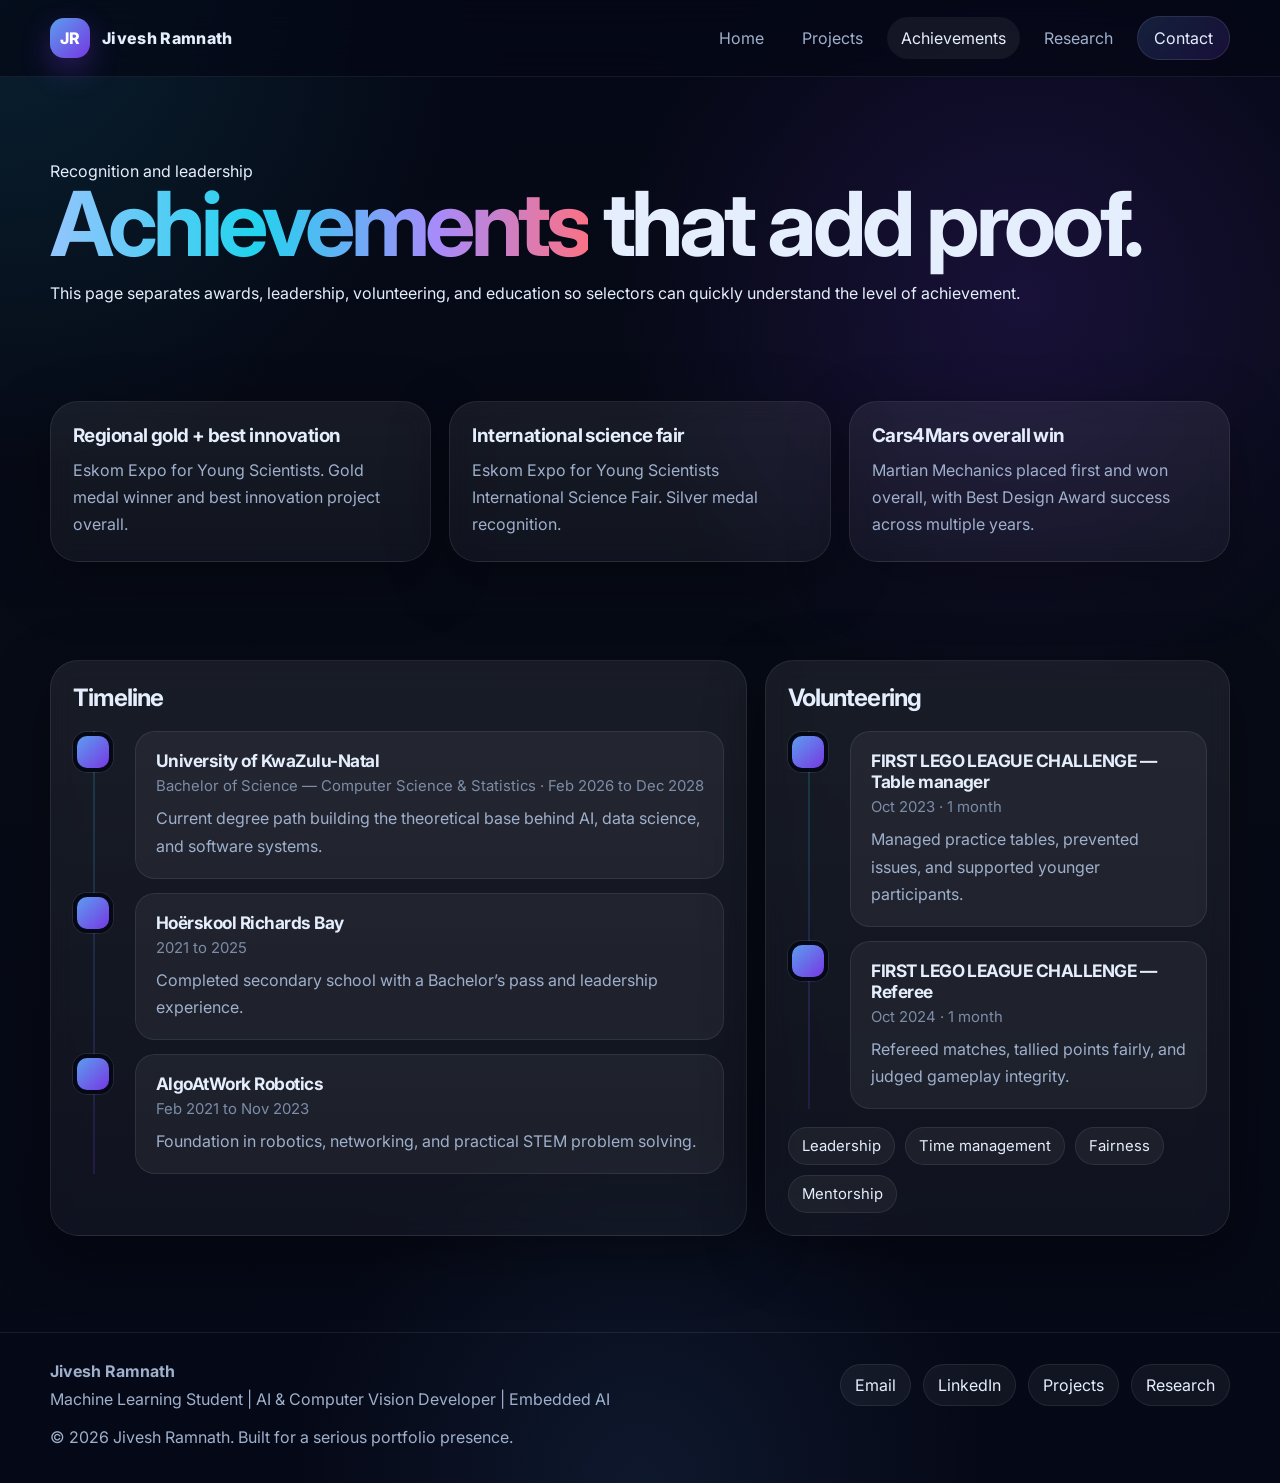
==== achievements.html @ 93d996f6 "Add files via upload" ====
<!DOCTYPE html>
<html lang="en">
<head>
  <meta charset="UTF-8" />
  <meta name="viewport" content="width=device-width, initial-scale=1.0" />
  <meta name="description" content="Achievements page for Jivesh Ramnath covering awards, education, volunteering, and leadership." />
  <meta name="theme-color" content="#050816" />
  <title>Achievements | Jivesh Ramnath</title>
  <link rel="preconnect" href="https://fonts.googleapis.com">
  <link rel="preconnect" href="https://fonts.gstatic.com" crossorigin>
  <link href="https://fonts.googleapis.com/css2?family=Inter:wght@400;500;600;700;800;900&display=swap" rel="stylesheet">
  <link rel="stylesheet" href="style.css" />
</head>
<body class="achievements">
  <header class="site-header">
    <div class="container">
      <nav class="navbar">
        <a class="brand" href="index.html">
          <div class="brand-mark">JR</div>
          <span>Jivesh Ramnath</span>
        </a>
        <div class="nav-links">
          <a href="index.html">Home</a>
          <a href="projects.html">Projects</a>
          <a href="achievements.html">Achievements</a>
          <a href="research.html">Research</a>
          <a class="nav-cta" href="mailto:jivyzn@gmail.com">Contact</a>
        </div>
        <button class="menu-toggle" aria-label="Open menu" aria-expanded="false" data-menu-toggle>☰</button>
      </nav>
      <div class="mobile-panel" data-mobile-panel>
        <a href="index.html" data-close-panel>Home</a>
        <a href="projects.html" data-close-panel>Projects</a>
        <a href="achievements.html" data-close-panel>Achievements</a>
        <a href="research.html" data-close-panel>Research</a>
        <a href="mailto:jivyzn@gmail.com" data-close-panel>Contact</a>
      </div>
    </div>
  </header>
  
  <main>
    <section class="page-hero">
      <div class="container">
        <div class="reveal">
          <div class="badge"><span class="eyebrow-dot"></span> Recognition and leadership</div>
          <h1><span class="gradient-text">Achievements</span> that add proof.</h1>
          <p>
            This page separates awards, leadership, volunteering, and education so selectors can quickly understand the level of achievement.
          </p>
        </div>
      </div>
    </section>

    <section class="section">
      <div class="container grid cols-3">
        <div class="card reveal">
          <h3>Regional gold + best innovation</h3>
          <p>Eskom Expo for Young Scientists. Gold medal winner and best innovation project overall.</p>
        </div>
        <div class="card reveal">
          <h3>International science fair</h3>
          <p>Eskom Expo for Young Scientists International Science Fair. Silver medal recognition.</p>
        </div>
        <div class="card reveal">
          <h3>Cars4Mars overall win</h3>
          <p>Martian Mechanics placed first and won overall, with Best Design Award success across multiple years.</p>
        </div>
      </div>
    </section>

    <section class="section">
      <div class="container feature-grid">
        <div class="card reveal">
          <h2 style="margin-top:0; letter-spacing:-0.04em;">Timeline</h2>
          <div class="timeline">
            <div class="timeline-item">
              <div class="timeline-dot"></div>
              <div class="timeline-content">
                <h3>University of KwaZulu-Natal</h3>
                <div class="time">Bachelor of Science — Computer Science & Statistics · Feb 2026 to Dec 2028</div>
                <p>Current degree path building the theoretical base behind AI, data science, and software systems.</p>
              </div>
            </div>
            <div class="timeline-item">
              <div class="timeline-dot"></div>
              <div class="timeline-content">
                <h3>Hoërskool Richards Bay</h3>
                <div class="time">2021 to 2025</div>
                <p>Completed secondary school with a Bachelor’s pass and leadership experience.</p>
              </div>
            </div>
            <div class="timeline-item">
              <div class="timeline-dot"></div>
              <div class="timeline-content">
                <h3>AlgoAtWork Robotics</h3>
                <div class="time">Feb 2021 to Nov 2023</div>
                <p>Foundation in robotics, networking, and practical STEM problem solving.</p>
              </div>
            </div>
          </div>
        </div>

        <div class="card reveal">
          <h2 style="margin-top:0; letter-spacing:-0.04em;">Volunteering</h2>
          <div class="timeline">
            <div class="timeline-item">
              <div class="timeline-dot"></div>
              <div class="timeline-content">
                <h3>FIRST LEGO LEAGUE CHALLENGE — Table manager</h3>
                <div class="time">Oct 2023 · 1 month</div>
                <p>Managed practice tables, prevented issues, and supported younger participants.</p>
              </div>
            </div>
            <div class="timeline-item">
              <div class="timeline-dot"></div>
              <div class="timeline-content">
                <h3>FIRST LEGO LEAGUE CHALLENGE — Referee</h3>
                <div class="time">Oct 2024 · 1 month</div>
                <p>Refereed matches, tallied points fairly, and judged gameplay integrity.</p>
              </div>
            </div>
          </div>
          <div class="chips" style="margin-top:18px;">
            <span class="chip">Leadership</span>
            <span class="chip">Time management</span>
            <span class="chip">Fairness</span>
            <span class="chip">Mentorship</span>
          </div>
        </div>
      </div>
    </section>
  </main>
    
  <footer class="footer">
    <div class="container">
      <div class="footer-grid">
        <div>
          <strong>Jivesh Ramnath</strong>
          <div style="margin-top:8px;">Machine Learning Student | AI & Computer Vision Developer | Embedded AI</div>
        </div>
        <div class="footer-links">
          <a href="mailto:jivyzn@gmail.com">Email</a>
          <a href="https://www.linkedin.com/in/jivesh-ramnath-724721296" target="_blank" rel="noreferrer">LinkedIn</a>
          <a href="projects.html">Projects</a>
          <a href="research.html">Research</a>
        </div>
      </div>
      <div style="margin-top:18px;">© <span data-year></span> Jivesh Ramnath. Built for a serious portfolio presence.</div>
    </div>
  </footer>
  <script src="script.js"></script>
</body>
</html>
---- style.css ----
:root {
  --bg: #050816;
  --bg-2: #0a1020;
  --surface: rgba(255,255,255,0.06);
  --surface-2: rgba(255,255,255,0.085);
  --line: rgba(255,255,255,0.10);
  --text: #e5eefc;
  --muted: #9fb0cc;
  --muted-2: #7d8da8;
  --accent: #7c3aed;
  --accent-2: #22d3ee;
  --accent-3: #60a5fa;
  --shadow: 0 18px 60px rgba(0,0,0,0.35);
  --radius-xl: 28px;
  --radius-lg: 22px;
  --radius-md: 16px;
  --max: 1180px;
}

*,
*::before,
*::after { box-sizing: border-box; }

html {
  scroll-behavior: smooth;
}

body {
  margin: 0;
  min-height: 100vh;
  font-family: Inter, ui-sans-serif, system-ui, -apple-system, BlinkMacSystemFont, "Segoe UI", sans-serif;
  color: var(--text);
  background:
    radial-gradient(circle at top left, rgba(34,211,238,0.12), transparent 24%),
    radial-gradient(circle at 80% 20%, rgba(124,58,237,0.16), transparent 26%),
    radial-gradient(circle at 50% 100%, rgba(96,165,250,0.10), transparent 22%),
    linear-gradient(180deg, #050816 0%, #070b16 48%, #050816 100%);
  overflow-x: hidden;
}

body::before {
  content: "";
  position: fixed;
  inset: 0;
  pointer-events: none;
  background-image:
    linear-gradient(rgba(255,255,255,0.03) 1px, transparent 1px),
    linear-gradient(90deg, rgba(255,255,255,0.03) 1px, transparent 1px);
  background-size: 56px 56px;
  mask-image: linear-gradient(180deg, rgba(0,0,0,0.5), transparent 80%);
  opacity: 0.34;
}

a {
  color: inherit;
  text-decoration: none;
}

img {
  max-width: 100%;
  display: block;
}

.container {
  width: min(var(--max), calc(100% - 32px));
  margin: 0 auto;
}

.site-header {
  position: sticky;
  top: 0;
  z-index: 50;
  backdrop-filter: blur(16px);
  background: rgba(5,8,22,0.72);
  border-bottom: 1px solid rgba(255,255,255,0.07);
}

.navbar {
  display: flex;
  align-items: center;
  justify-content: space-between;
  min-height: 76px;
  gap: 18px;
}

.brand {
  display: inline-flex;
  align-items: center;
  gap: 12px;
  font-weight: 800;
  letter-spacing: 0.02em;
}

.brand-mark {
  width: 40px;
  height: 40px;
  border-radius: 14px;
  display: grid;
  place-items: center;
  color: white;
  background:
    linear-gradient(135deg, rgba(96,165,250,0.95), rgba(124,58,237,0.95));
  box-shadow: 0 12px 30px rgba(124,58,237,0.32);
}

.brand span:last-child {
  font-size: 1rem;
}

.nav-links {
  display: flex;
  align-items: center;
  gap: 10px;
  flex-wrap: wrap;
}

.nav-links a,
.nav-links button {
  border: 0;
  background: transparent;
  color: var(--muted);
  font: inherit;
  padding: 11px 14px;
  border-radius: 999px;
  transition: 0.22s ease;
}

.nav-links a:hover,
.nav-links a.active,
.nav-links button:hover {
  background: rgba(255,255,255,0.06);
  color: var(--text);
}

.nav-cta {
  padding: 11px 16px !important;
  background: linear-gradient(135deg, rgba(96,165,250,0.16), rgba(124,58,237,0.16)) !important;
  border: 1px solid rgba(255,255,255,0.10) !important;
  color: var(--text) !important;
}

.menu-toggle {
  display: none;
  width: 46px;
  height: 46px;
  border-radius: 14px;
  border: 1px solid rgba(255,255,255,0.10);
  background: rgba(255,255,255,0.05);
  color: white;
}

.mobile-panel {
  display: none;
  padding: 0 0 18px;
}

.mobile-panel.open {
  display: block;
}

.mobile-panel a {
  display: block;
  padding: 14px 16px;
  margin-top: 8px;
  border-radius: 16px;
  color: var(--text);
  background: rgba(255,255,255,0.05);
  border: 1px solid rgba(255,255,255,0.08);
}

.hero,
.page-hero {
  position: relative;
  padding: 84px 0 48px;
}

.hero-grid {
  display: grid;
  grid-template-columns: 1.15fr 0.85fr;
  gap: 30px;
  align-items: center;
  min-height: calc(100vh - 76px);
}

.eyebrow {
  display: inline-flex;
  align-items: center;
  gap: 8px;
  padding: 10px 14px;
  border-radius: 999px;
  background: rgba(255,255,255,0.06);
  border: 1px solid rgba(255,255,255,0.09);
  color: var(--muted);
  font-size: 0.94rem;
  margin-bottom: 18px;
}

.eyebrow-dot {
  width: 10px;
  height: 10px;
  border-radius: 999px;
  background: linear-gradient(135deg, var(--accent-2), var(--accent));
  box-shadow: 0 0 18px rgba(34,211,238,0.45);
}

.hero h1,
.page-hero h1 {
  margin: 0;
  font-size: clamp(3rem, 7vw, 6.5rem);
  line-height: 0.96;
  letter-spacing: -0.05em;
}

.gradient-text {
  background: linear-gradient(90deg, #93c5fd 0%, #22d3ee 38%, #a78bfa 72%, #fb7185 100%);
  -webkit-background-clip: text;
  background-clip: text;
  color: transparent;
}

.lead {
  margin: 22px 0 0;
  font-size: clamp(1.04rem, 1.8vw, 1.22rem);
  line-height: 1.75;
  color: var(--muted);
  max-width: 68ch;
}

.hero-actions {
  display: flex;
  flex-wrap: wrap;
  gap: 14px;
  margin-top: 28px;
}

.button {
  display: inline-flex;
  align-items: center;
  justify-content: center;
  gap: 10px;
  min-height: 48px;
  padding: 0 18px;
  border-radius: 999px;
  border: 1px solid transparent;
  font-weight: 700;
  transition: transform 0.22s ease, border-color 0.22s ease, background 0.22s ease;
}

.button:hover {
  transform: translateY(-2px);
}

.button.primary {
  background: linear-gradient(135deg, rgba(96,165,250,1), rgba(124,58,237,1));
  box-shadow: 0 18px 40px rgba(124,58,237,0.26);
}

.button.secondary {
  background: rgba(255,255,255,0.05);
  border-color: rgba(255,255,255,0.12);
  color: var(--text);
}

.hero-metrics {
  display: grid;
  grid-template-columns: repeat(2, minmax(0,1fr));
  gap: 14px;
  margin-top: 30px;
}

.metric {
  padding: 18px 18px 16px;
  border-radius: 22px;
  background: rgba(255,255,255,0.05);
  border: 1px solid rgba(255,255,255,0.08);
  backdrop-filter: blur(14px);
}

.metric strong {
  display: block;
  font-size: 1.45rem;
  letter-spacing: -0.03em;
}

.metric span {
  display: block;
  margin-top: 6px;
  color: var(--muted);
  line-height: 1.45;
  font-size: 0.95rem;
}

.hero-panel {
  position: relative;
  border-radius: 34px;
  padding: 22px;
  background:
    linear-gradient(180deg, rgba(255,255,255,0.08), rgba(255,255,255,0.05)),
    linear-gradient(135deg, rgba(34,211,238,0.12), rgba(124,58,237,0.11));
  border: 1px solid rgba(255,255,255,0.10);
  box-shadow: var(--shadow);
  overflow: hidden;
}

.hero-panel::before {
  content: "";
  position: absolute;
  inset: -2px;
  background: linear-gradient(135deg, rgba(96,165,250,0.16), rgba(124,58,237,0.16), rgba(34,211,238,0.16));
  filter: blur(38px);
  opacity: 0.55;
  pointer-events: none;
}

.hero-panel-inner {
  position: relative;
  z-index: 1;
  border-radius: 28px;
  padding: 24px;
  background: rgba(5,8,22,0.72);
  border: 1px solid rgba(255,255,255,0.09);
}

.panel-top {
  display: flex;
  align-items: center;
  justify-content: space-between;
  gap: 14px;
  margin-bottom: 18px;
}

.status {
  display: inline-flex;
  align-items: center;
  gap: 8px;
  padding: 9px 13px;
  border-radius: 999px;
  background: rgba(255,255,255,0.05);
  color: var(--muted);
  border: 1px solid rgba(255,255,255,0.08);
}

.status-dot {
  width: 8px;
  height: 8px;
  border-radius: 999px;
  background: #22c55e;
  box-shadow: 0 0 14px rgba(34,197,94,0.45);
}

.avatar {
  width: 68px;
  height: 68px;
  border-radius: 22px;
  background:
    radial-gradient(circle at 30% 30%, rgba(255,255,255,0.28), transparent 25%),
    linear-gradient(135deg, rgba(96,165,250,1), rgba(124,58,237,1));
  display: grid;
  place-items: center;
  font-size: 1.6rem;
  font-weight: 900;
  box-shadow: 0 20px 40px rgba(59,130,246,0.16);
}

.panel-name {
  margin: 16px 0 8px;
  font-size: 1.3rem;
  letter-spacing: -0.03em;
}

.panel-role {
  margin: 0;
  color: var(--muted);
  line-height: 1.6;
}

.panel-list {
  display: grid;
  gap: 12px;
  margin-top: 20px;
}

.panel-list .item {
  display: flex;
  gap: 12px;
  padding: 14px;
  border-radius: 18px;
  background: rgba(255,255,255,0.04);
  border: 1px solid rgba(255,255,255,0.06);
}

.item-icon {
  width: 34px;
  height: 34px;
  border-radius: 12px;
  flex: 0 0 34px;
  display: grid;
  place-items: center;
  background: rgba(96,165,250,0.14);
  border: 1px solid rgba(255,255,255,0.08);
}

.item p {
  margin: 0;
  line-height: 1.55;
  color: var(--muted);
  font-size: 0.95rem;
}

.section {
  padding: 34px 0 64px;
}

.section-heading {
  display: flex;
  align-items: end;
  justify-content: space-between;
  gap: 16px;
  margin-bottom: 24px;
}

.section-heading h2 {
  margin: 0;
  font-size: clamp(1.8rem, 3vw, 2.65rem);
  letter-spacing: -0.04em;
}

.section-heading p {
  margin: 0;
  max-width: 58ch;
  color: var(--muted);
  line-height: 1.7;
}

.grid {
  display: grid;
  gap: 18px;
}

.grid.cols-3 {
  grid-template-columns: repeat(3, minmax(0, 1fr));
}

.grid.cols-2 {
  grid-template-columns: repeat(2, minmax(0, 1fr));
}

.card {
  background: linear-gradient(180deg, rgba(255,255,255,0.07), rgba(255,255,255,0.045));
  border: 1px solid rgba(255,255,255,0.08);
  border-radius: var(--radius-xl);
  padding: 22px;
  box-shadow: var(--shadow);
  backdrop-filter: blur(12px);
}

.card h3 {
  margin: 0 0 10px;
  font-size: 1.18rem;
  letter-spacing: -0.03em;
}

.card p {
  margin: 0;
  color: var(--muted);
  line-height: 1.7;
}

.chips {
  display: flex;
  flex-wrap: wrap;
  gap: 10px;
  margin-top: 16px;
}

.chip {
  display: inline-flex;
  align-items: center;
  gap: 8px;
  padding: 9px 13px;
  border-radius: 999px;
  background: rgba(255,255,255,0.05);
  color: var(--text);
  border: 1px solid rgba(255,255,255,0.08);
  font-size: 0.93rem;
}

.feature-grid {
  display: grid;
  grid-template-columns: 1.2fr 0.8fr;
  gap: 18px;
}

.feature-card {
  padding: 28px;
  background:
    linear-gradient(180deg, rgba(96,165,250,0.11), rgba(124,58,237,0.08)),
    rgba(255,255,255,0.05);
  border: 1px solid rgba(255,255,255,0.09);
  border-radius: 30px;
  box-shadow: var(--shadow);
}

.project-title {
  font-size: clamp(1.55rem, 2.5vw, 2.25rem);
  margin: 0 0 12px;
  letter-spacing: -0.04em;
}

.project-meta {
  display: flex;
  flex-wrap: wrap;
  gap: 10px;
  margin-top: 16px;
}

.meta-pill {
  padding: 8px 12px;
  border-radius: 999px;
  background: rgba(255,255,255,0.05);
  border: 1px solid rgba(255,255,255,0.08);
  color: var(--muted);
  font-size: 0.92rem;
}

.timeline {
  display: grid;
  gap: 14px;
  position: relative;
}

.timeline::before {
  content: "";
  position: absolute;
  top: 0;
  bottom: 0;
  left: 20px;
  width: 2px;
  background: linear-gradient(180deg, rgba(34,211,238,0.5), rgba(124,58,237,0.5));
  opacity: 0.35;
}

.timeline-item {
  display: grid;
  grid-template-columns: 46px 1fr;
  gap: 16px;
  align-items: start;
}

.timeline-dot {
  width: 40px;
  height: 40px;
  border-radius: 14px;
  background: linear-gradient(135deg, rgba(96,165,250,0.95), rgba(124,58,237,0.95));
  border: 4px solid rgba(5,8,22,1);
  box-shadow: 0 0 0 1px rgba(255,255,255,0.08);
  position: relative;
  z-index: 1;
}

.timeline-content {
  padding: 18px 18px 18px 20px;
  background: rgba(255,255,255,0.05);
  border: 1px solid rgba(255,255,255,0.08);
  border-radius: 20px;
}

.timeline-content h3 {
  margin: 0 0 6px;
  font-size: 1.08rem;
}

.timeline-content .time {
  color: var(--muted-2);
  font-size: 0.93rem;
  margin-bottom: 10px;
}

.timeline-content p {
  margin: 0;
  color: var(--muted);
  line-height: 1.7;
}

.big-stat {
  display: grid;
  gap: 8px;
  padding: 20px;
  border-radius: 22px;
  background: rgba(255,255,255,0.05);
  border: 1px solid rgba(255,255,255,0.08);
}

.big-stat strong {
  font-size: 2rem;
  letter-spacing: -0.04em;
}

.big-stat span {
  color: var(--muted);
  line-height: 1.6;
}

.footer {
  margin-top: 32px;
  border-top: 1px solid rgba(255,255,255,0.08);
  padding: 28px 0 36px;
  color: var(--muted);
}

.footer-grid {
  display: flex;
  align-items: center;
  justify-content: space-between;
  gap: 20px;
  flex-wrap: wrap;
}

.footer-links {
  display: flex;
  flex-wrap: wrap;
  gap: 12px;
}

.footer-links a {
  color: var(--text);
  padding: 10px 14px;
  border-radius: 999px;
  background: rgba(255,255,255,0.05);
  border: 1px solid rgba(255,255,255,0.08);
}

.page-banner {
  padding: 54px 0 14px;
}

.page-banner .badge {
  display: inline-flex;
  align-items: center;
  gap: 8px;
  margin-bottom: 18px;
  padding: 10px 14px;
  border-radius: 999px;
  background: rgba(255,255,255,0.05);
  border: 1px solid rgba(255,255,255,0.08);
  color: var(--muted);
}

.page-banner h1 {
  font-size: clamp(2.5rem, 5vw, 4.5rem);
  margin: 0;
  letter-spacing: -0.05em;
  line-height: 1;
}

.page-banner p {
  max-width: 72ch;
  color: var(--muted);
  line-height: 1.75;
  font-size: 1.02rem;
  margin-top: 16px;
}

.filter-row {
  display: flex;
  flex-wrap: wrap;
  gap: 10px;
  margin-top: 18px;
}

.filter-tag {
  padding: 10px 14px;
  border-radius: 999px;
  background: rgba(255,255,255,0.05);
  border: 1px solid rgba(255,255,255,0.08);
  color: var(--text);
}

.research-canvas {
  display: grid;
  grid-template-columns: 1fr 1fr;
  gap: 18px;
}

.research-diagram {
  min-height: 280px;
  border-radius: 30px;
  padding: 22px;
  background:
    radial-gradient(circle at top left, rgba(34,211,238,0.18), transparent 32%),
    radial-gradient(circle at bottom right, rgba(124,58,237,0.18), transparent 32%),
    rgba(255,255,255,0.05);
  border: 1px solid rgba(255,255,255,0.08);
}

.research-flow {
  display: grid;
  gap: 12px;
}

.flow-step {
  display: flex;
  gap: 14px;
  align-items: center;
  padding: 14px 16px;
  border-radius: 18px;
  background: rgba(5,8,22,0.55);
  border: 1px solid rgba(255,255,255,0.08);
}

.flow-index {
  width: 34px;
  height: 34px;
  border-radius: 12px;
  display: grid;
  place-items: center;
  font-weight: 800;
  color: white;
  background: linear-gradient(135deg, rgba(96,165,250,0.95), rgba(124,58,237,0.95));
}

.flow-step p {
  margin: 0;
  color: var(--muted);
}

.reveal {
  opacity: 0;
  transform: translateY(20px);
  transition: opacity 0.7s ease, transform 0.7s ease;
}

.reveal.visible {
  opacity: 1;
  transform: translateY(0);
}

.project-card {
  padding: 22px;
  border-radius: 26px;
  border: 1px solid rgba(255,255,255,0.08);
  background: rgba(255,255,255,0.05);
}

.project-card h3 {
  margin-top: 0;
  margin-bottom: 10px;
}

.project-card .caption {
  color: var(--muted);
  line-height: 1.7;
}

.project-card ul {
  margin: 14px 0 0 18px;
  color: var(--muted);
  line-height: 1.7;
}

.highlight {
  color: white;
  font-weight: 600;
}

@media (max-width: 960px) {
  .hero-grid,
  .feature-grid,
  .research-canvas,
  .grid.cols-3,
  .grid.cols-2 {
    grid-template-columns: 1fr;
  }

  .section-heading {
    align-items: start;
    flex-direction: column;
  }
}

@media (max-width: 760px) {
  .nav-links {
    display: none;
  }
  .menu-toggle {
    display: inline-grid;
    place-items: center;
  }
  .hero,
  .page-hero {
    padding-top: 28px;
  }
  .hero-grid {
    min-height: auto;
    padding: 26px 0 8px;
  }
  .hero-metrics {
    grid-template-columns: 1fr;
  }
  .footer-grid {
    align-items: start;
    flex-direction: column;
  }
  .timeline::before {
    left: 19px;
  }
  .timeline-item {
    grid-template-columns: 44px 1fr;
  }
}
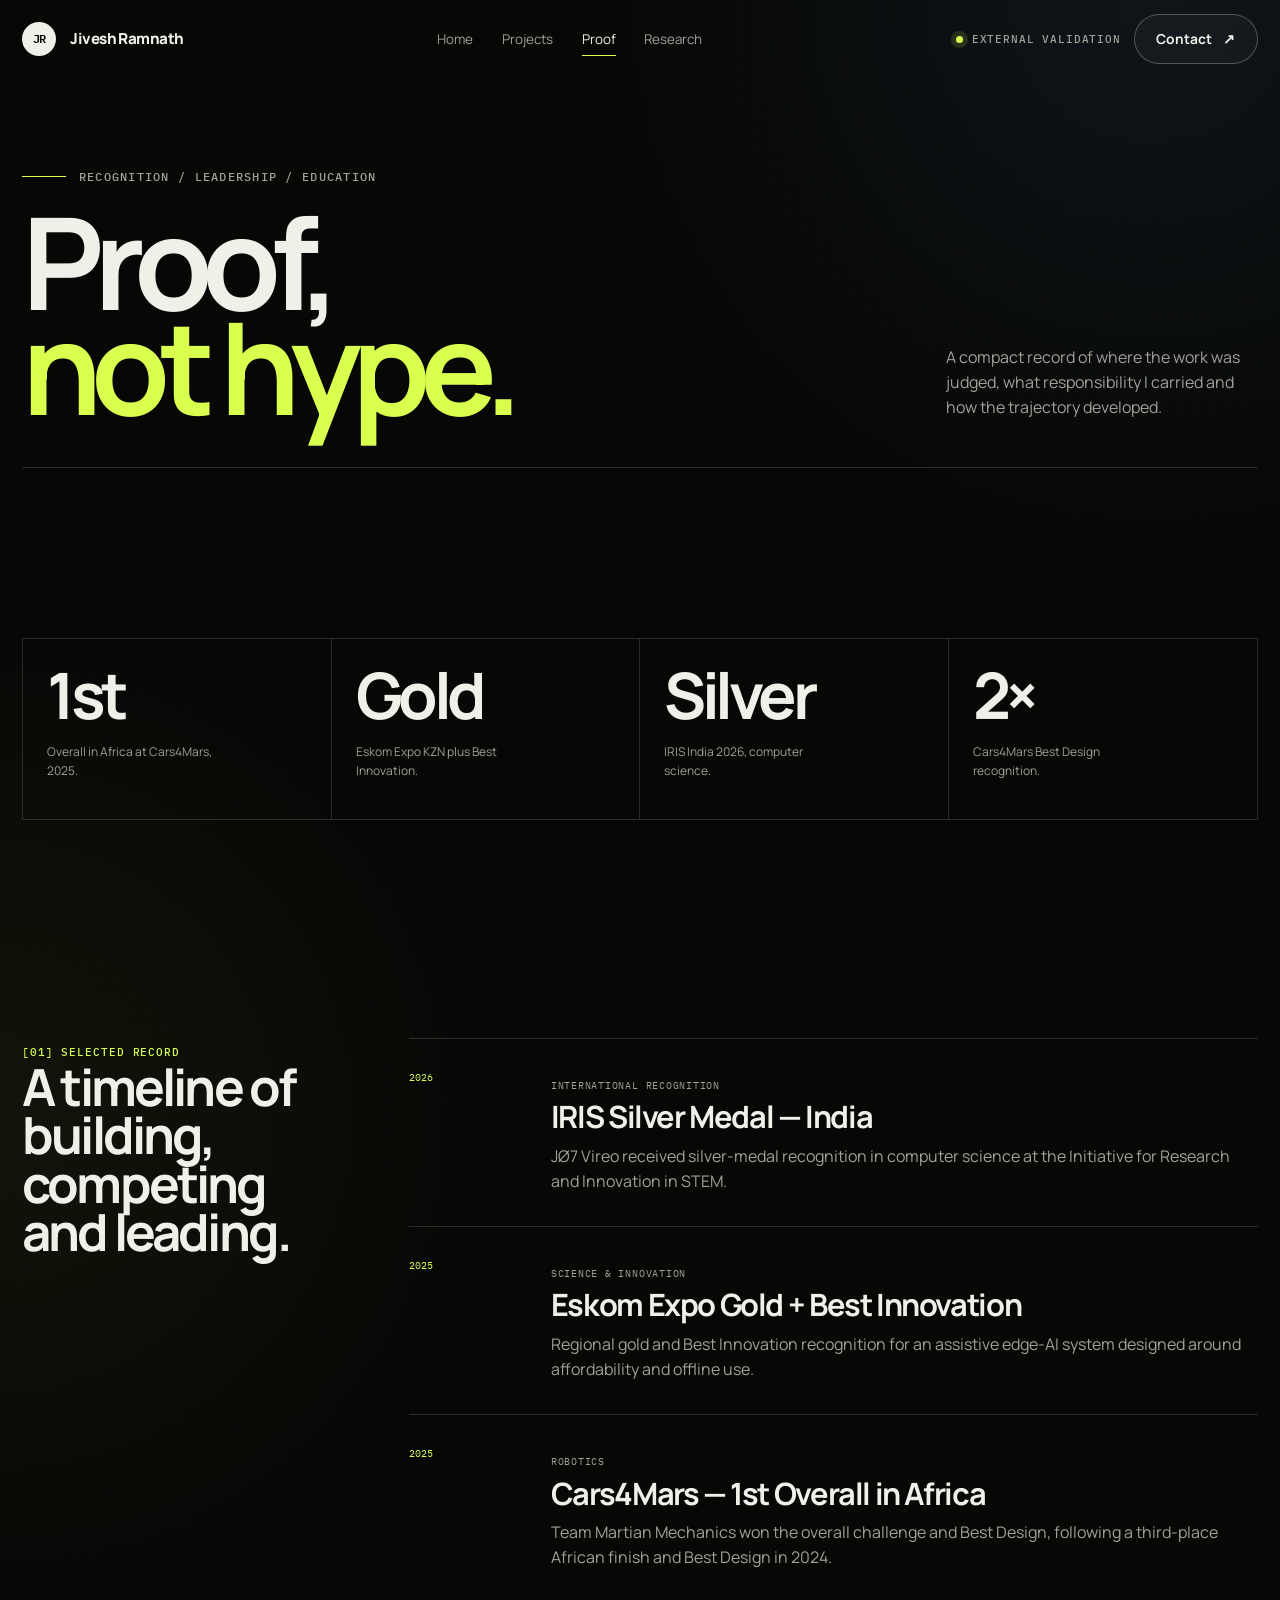
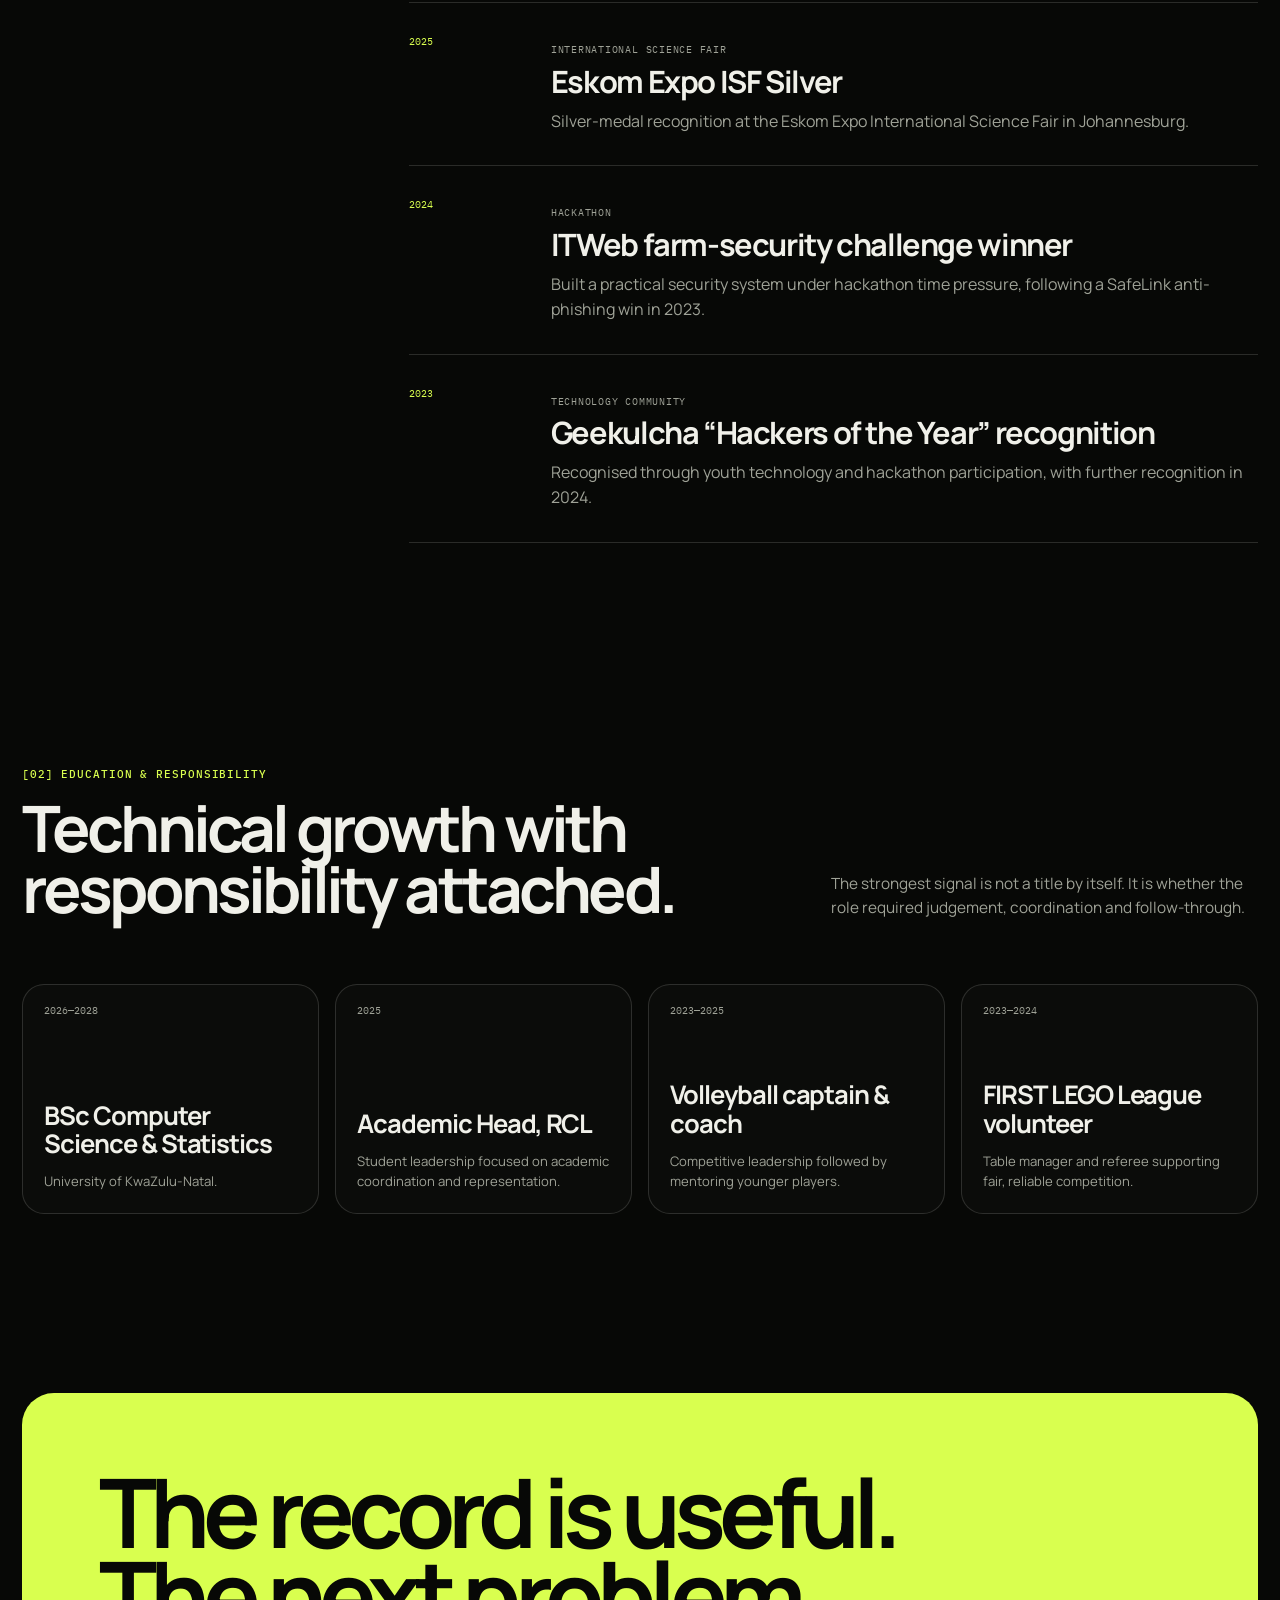
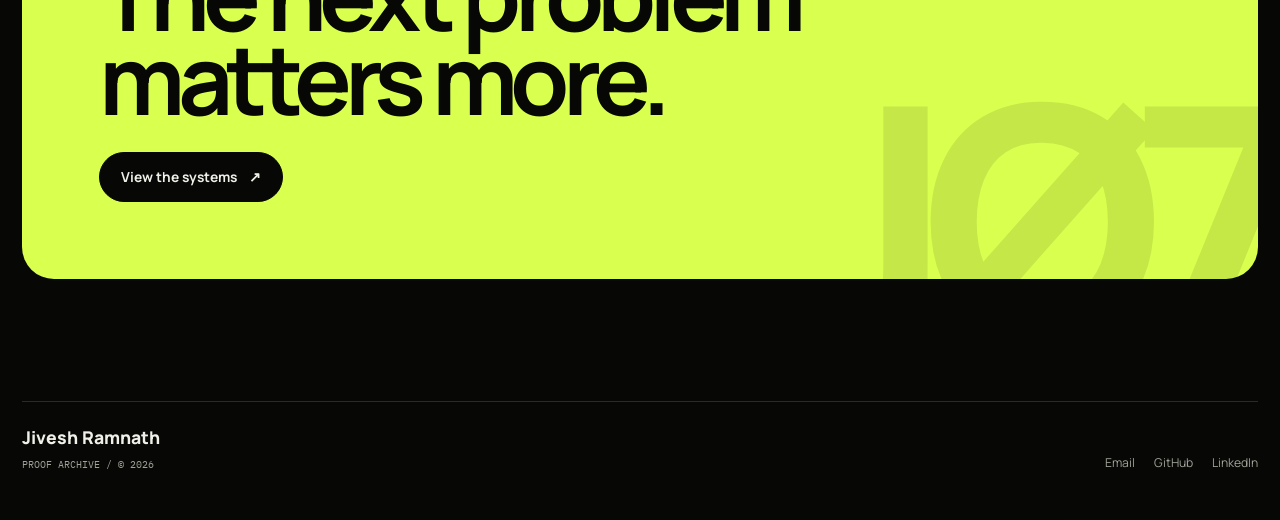
==== commit d8c11dc2: "Deploy redesigned portfolio with upgraded black hole renderer" ====
--- a/achievements.html
+++ b/achievements.html
@@ -1,153 +1,106 @@
-<!DOCTYPE html>
+<!doctype html>
 <html lang="en">
 <head>
-  <meta charset="UTF-8" />
-  <meta name="viewport" content="width=device-width, initial-scale=1.0" />
-  <meta name="description" content="Achievements page for Jivesh Ramnath covering awards, education, volunteering, and leadership." />
-  <meta name="theme-color" content="#050816" />
-  <title>Achievements | Jivesh Ramnath</title>
-  <link rel="preconnect" href="https://fonts.googleapis.com">
-  <link rel="preconnect" href="https://fonts.gstatic.com" crossorigin>
-  <link href="https://fonts.googleapis.com/css2?family=Inter:wght@400;500;600;700;800;900&display=swap" rel="stylesheet">
-  <link rel="stylesheet" href="style.css" />
+  <meta charset="utf-8">
+  <meta name="viewport" content="width=device-width, initial-scale=1">
+  <meta name="description" content="Awards, leadership, education and external recognition earned by Jivesh Ramnath.">
+  <meta name="theme-color" content="#070806">
+  <meta name="color-scheme" content="dark">
+  <title>Proof — Jivesh Ramnath</title>
+  <link rel="icon" href="favicon.svg" type="image/svg+xml">
+  <link rel="canonical" href="https://jiveshramnath.co.za/achievements.html">
+  <link rel="stylesheet" href="style.css">
+  <script src="script.js" defer></script>
 </head>
-<body class="achievements">
+<body>
+  <a class="skip-link" href="#main">Skip to content</a>
+  <canvas class="noise-canvas" data-ambient-canvas aria-hidden="true"></canvas>
+  <div class="scroll-progress" data-scroll-progress aria-hidden="true"></div>
+
   <header class="site-header">
-    <div class="container">
-      <nav class="navbar">
-        <a class="brand" href="index.html">
-          <div class="brand-mark">JR</div>
-          <span>Jivesh Ramnath</span>
-        </a>
-        <div class="nav-links">
-          <a href="index.html">Home</a>
-          <a href="projects.html">Projects</a>
-          <a href="achievements.html">Achievements</a>
-          <a href="research.html">Research</a>
-          <a class="nav-cta" href="mailto:jivyzn@gmail.com">Contact</a>
-        </div>
-        <button class="menu-toggle" aria-label="Open menu" aria-expanded="false" data-menu-toggle>☰</button>
-      </nav>
-      <div class="mobile-panel" data-mobile-panel>
-        <a href="index.html" data-close-panel>Home</a>
-        <a href="projects.html" data-close-panel>Projects</a>
-        <a href="achievements.html" data-close-panel>Achievements</a>
-        <a href="research.html" data-close-panel>Research</a>
-        <a href="mailto:jivyzn@gmail.com" data-close-panel>Contact</a>
-      </div>
-    </div>
+    <nav class="navbar" aria-label="Primary navigation">
+      <a class="brand" href="index.html"><span class="brand-mark">JR</span><span>Jivesh Ramnath</span></a>
+      <div class="nav-links"><a href="index.html" data-nav-link>Home</a><a href="projects.html" data-nav-link>Projects</a><a href="achievements.html" data-nav-link>Proof</a><a href="research.html" data-nav-link>Research</a></div>
+      <div class="nav-right"><span class="nav-status"><span class="status-dot"></span> External validation</span><a class="button ghost" href="mailto:jivyzn@gmail.com">Contact</a><button class="menu-toggle" type="button" aria-label="Toggle navigation" aria-expanded="false" data-menu-toggle>☰</button></div>
+    </nav>
+    <div class="mobile-panel" data-mobile-panel><a href="index.html" data-nav-link data-close-panel>Home</a><a href="projects.html" data-nav-link data-close-panel>Projects</a><a href="achievements.html" data-nav-link data-close-panel>Proof</a><a href="research.html" data-nav-link data-close-panel>Research</a><a href="mailto:jivyzn@gmail.com" data-close-panel>Contact</a></div>
   </header>
-  
-  <main>
+
+  <main id="main">
     <section class="page-hero">
       <div class="container">
-        <div class="reveal">
-          <div class="badge"><span class="eyebrow-dot"></span> Recognition and leadership</div>
-          <h1><span class="gradient-text">Achievements</span> that add proof.</h1>
-          <p>
-            This page separates awards, leadership, volunteering, and education so selectors can quickly understand the level of achievement.
-          </p>
+        <div class="page-hero-grid">
+          <div><div class="kicker reveal">Recognition / leadership / education</div><h1 class="page-title reveal">Proof,<br><span class="acid">not hype.</span></h1></div>
+          <p class="page-deck reveal">A compact record of where the work was judged, what responsibility I carried and how the trajectory developed.</p>
+        </div>
+        <div class="page-rule"></div>
+      </div>
+    </section>
+
+    <section class="section compact" aria-label="Achievement metrics">
+      <div class="container">
+        <div class="metric-band reveal">
+          <div class="metric-cell"><strong>1st</strong><span>Overall in Africa at Cars4Mars, 2025.</span></div>
+          <div class="metric-cell"><strong>Gold</strong><span>Eskom Expo KZN plus Best Innovation.</span></div>
+          <div class="metric-cell"><strong>Silver</strong><span>IRIS India 2026, computer science.</span></div>
+          <div class="metric-cell"><strong>2×</strong><span>Cars4Mars Best Design recognition.</span></div>
         </div>
       </div>
     </section>
 
     <section class="section">
-      <div class="container grid cols-3">
-        <div class="card reveal">
-          <h3>Regional gold + best innovation</h3>
-          <p>Eskom Expo for Young Scientists. Gold medal winner and best innovation project overall.</p>
-        </div>
-        <div class="card reveal">
-          <h3>International science fair</h3>
-          <p>Eskom Expo for Young Scientists International Science Fair. Silver medal recognition.</p>
-        </div>
-        <div class="card reveal">
-          <h3>Cars4Mars overall win</h3>
-          <p>Martian Mechanics placed first and won overall, with Best Design Award success across multiple years.</p>
+      <div class="container timeline-shell">
+        <aside class="timeline-aside reveal">
+          <span class="section-index">[01] SELECTED RECORD</span>
+          <h2>A timeline of building, competing and leading.</h2>
+        </aside>
+        <div class="timeline-list">
+          <article class="timeline-entry reveal">
+            <time datetime="2026">2026</time>
+            <div><span class="label">International recognition</span><h3>IRIS Silver Medal — India</h3><p>JØ7 Vireo received silver-medal recognition in computer science at the Initiative for Research and Innovation in STEM.</p></div>
+          </article>
+          <article class="timeline-entry reveal">
+            <time datetime="2025">2025</time>
+            <div><span class="label">Science & innovation</span><h3>Eskom Expo Gold + Best Innovation</h3><p>Regional gold and Best Innovation recognition for an assistive edge-AI system designed around affordability and offline use.</p></div>
+          </article>
+          <article class="timeline-entry reveal">
+            <time datetime="2025">2025</time>
+            <div><span class="label">Robotics</span><h3>Cars4Mars — 1st Overall in Africa</h3><p>Team Martian Mechanics won the overall challenge and Best Design, following a third-place African finish and Best Design in 2024.</p></div>
+          </article>
+          <article class="timeline-entry reveal">
+            <time datetime="2025">2025</time>
+            <div><span class="label">International science fair</span><h3>Eskom Expo ISF Silver</h3><p>Silver-medal recognition at the Eskom Expo International Science Fair in Johannesburg.</p></div>
+          </article>
+          <article class="timeline-entry reveal">
+            <time datetime="2024">2024</time>
+            <div><span class="label">Hackathon</span><h3>ITWeb farm-security challenge winner</h3><p>Built a practical security system under hackathon time pressure, following a SafeLink anti-phishing win in 2023.</p></div>
+          </article>
+          <article class="timeline-entry reveal">
+            <time datetime="2023">2023</time>
+            <div><span class="label">Technology community</span><h3>Geekulcha “Hackers of the Year” recognition</h3><p>Recognised through youth technology and hackathon participation, with further recognition in 2024.</p></div>
+          </article>
         </div>
       </div>
     </section>
 
-    <section class="section">
-      <div class="container feature-grid">
-        <div class="card reveal">
-          <h2 style="margin-top:0; letter-spacing:-0.04em;">Timeline</h2>
-          <div class="timeline">
-            <div class="timeline-item">
-              <div class="timeline-dot"></div>
-              <div class="timeline-content">
-                <h3>University of KwaZulu-Natal</h3>
-                <div class="time">Bachelor of Science — Computer Science & Statistics · Feb 2026 to Dec 2028</div>
-                <p>Current degree path building the theoretical base behind AI, data science, and software systems.</p>
-              </div>
-            </div>
-            <div class="timeline-item">
-              <div class="timeline-dot"></div>
-              <div class="timeline-content">
-                <h3>Hoërskool Richards Bay</h3>
-                <div class="time">2021 to 2025</div>
-                <p>Completed secondary school with a Bachelor’s pass and leadership experience.</p>
-              </div>
-            </div>
-            <div class="timeline-item">
-              <div class="timeline-dot"></div>
-              <div class="timeline-content">
-                <h3>AlgoAtWork Robotics</h3>
-                <div class="time">Feb 2021 to Nov 2023</div>
-                <p>Foundation in robotics, networking, and practical STEM problem solving.</p>
-              </div>
-            </div>
-          </div>
+    <section class="section compact">
+      <div class="container">
+        <div class="section-head reveal">
+          <div><span class="section-index">[02] EDUCATION & RESPONSIBILITY</span><h2 class="section-title">Technical growth with responsibility attached.</h2></div>
+          <p class="section-intro">The strongest signal is not a title by itself. It is whether the role required judgement, coordination and follow-through.</p>
         </div>
-
-        <div class="card reveal">
-          <h2 style="margin-top:0; letter-spacing:-0.04em;">Volunteering</h2>
-          <div class="timeline">
-            <div class="timeline-item">
-              <div class="timeline-dot"></div>
-              <div class="timeline-content">
-                <h3>FIRST LEGO LEAGUE CHALLENGE — Table manager</h3>
-                <div class="time">Oct 2023 · 1 month</div>
-                <p>Managed practice tables, prevented issues, and supported younger participants.</p>
-              </div>
-            </div>
-            <div class="timeline-item">
-              <div class="timeline-dot"></div>
-              <div class="timeline-content">
-                <h3>FIRST LEGO LEAGUE CHALLENGE — Referee</h3>
-                <div class="time">Oct 2024 · 1 month</div>
-                <p>Refereed matches, tallied points fairly, and judged gameplay integrity.</p>
-              </div>
-            </div>
-          </div>
-          <div class="chips" style="margin-top:18px;">
-            <span class="chip">Leadership</span>
-            <span class="chip">Time management</span>
-            <span class="chip">Fairness</span>
-            <span class="chip">Mentorship</span>
-          </div>
+        <div class="proof-grid">
+          <article class="proof-card reveal"><span class="proof-year">2026—2028</span><div><strong>BSc Computer Science & Statistics</strong><p>University of KwaZulu-Natal.</p></div></article>
+          <article class="proof-card reveal"><span class="proof-year">2025</span><div><strong>Academic Head, RCL</strong><p>Student leadership focused on academic coordination and representation.</p></div></article>
+          <article class="proof-card reveal"><span class="proof-year">2023—2025</span><div><strong>Volleyball captain & coach</strong><p>Competitive leadership followed by mentoring younger players.</p></div></article>
+          <article class="proof-card reveal"><span class="proof-year">2023—2024</span><div><strong>FIRST LEGO League volunteer</strong><p>Table manager and referee supporting fair, reliable competition.</p></div></article>
         </div>
       </div>
     </section>
+
+    <section class="section compact"><div class="container"><div class="contact-panel reveal"><h2>The record is useful. The next problem matters more.</h2><a class="button" href="projects.html">View the systems</a></div></div></section>
   </main>
-    
-  <footer class="footer">
-    <div class="container">
-      <div class="footer-grid">
-        <div>
-          <strong>Jivesh Ramnath</strong>
-          <div style="margin-top:8px;">Machine Learning Student | AI & Computer Vision Developer | Embedded AI</div>
-        </div>
-        <div class="footer-links">
-          <a href="mailto:jivyzn@gmail.com">Email</a>
-          <a href="https://www.linkedin.com/in/jivesh-ramnath-724721296" target="_blank" rel="noreferrer">LinkedIn</a>
-          <a href="projects.html">Projects</a>
-          <a href="research.html">Research</a>
-        </div>
-      </div>
-      <div style="margin-top:18px;">© <span data-year></span> Jivesh Ramnath. Built for a serious portfolio presence.</div>
-    </div>
-  </footer>
-  <script src="script.js"></script>
+
+  <footer class="site-footer"><div class="container footer-grid"><div><div class="footer-name">Jivesh Ramnath</div><div class="footer-meta">Proof archive / © <span data-year></span></div></div><div class="footer-links"><a href="mailto:jivyzn@gmail.com">Email</a><a href="https://github.com/Jivyzn" target="_blank" rel="noopener noreferrer">GitHub</a><a href="https://www.linkedin.com/in/jivesh-ramnath-724721296" target="_blank" rel="noopener noreferrer">LinkedIn</a></div></div></footer>
 </body>
 </html>
--- a/style.css
+++ b/style.css
@@ -1,40 +1,34 @@
+@import url('https://fonts.googleapis.com/css2?family=IBM+Plex+Mono:wght@400;500;600&family=Manrope:wght@400;500;600;700;800&display=swap');
+
 :root {
-  --bg: #050816;
-  --bg-2: #0a1020;
-  --surface: rgba(255,255,255,0.06);
-  --surface-2: rgba(255,255,255,0.085);
-  --line: rgba(255,255,255,0.10);
-  --text: #e5eefc;
-  --muted: #9fb0cc;
-  --muted-2: #7d8da8;
-  --accent: #7c3aed;
-  --accent-2: #22d3ee;
-  --accent-3: #60a5fa;
-  --shadow: 0 18px 60px rgba(0,0,0,0.35);
-  --radius-xl: 28px;
-  --radius-lg: 22px;
-  --radius-md: 16px;
-  --max: 1180px;
-}
-
-*,
-*::before,
-*::after { box-sizing: border-box; }
-
-html {
-  scroll-behavior: smooth;
-}
-
+  --ink: #070806;
+  --ink-2: #0c0e0b;
+  --panel: rgba(18, 20, 16, 0.76);
+  --paper: #f0f0e9;
+  --muted: #9fa297;
+  --line: rgba(240, 240, 233, 0.15);
+  --line-strong: rgba(240, 240, 233, 0.28);
+  --acid: #d9ff4f;
+  --acid-soft: rgba(217, 255, 79, 0.14);
+  --orange: #ff7a45;
+  --blue: #79a7ff;
+  --radius: 22px;
+  --container: min(1240px, calc(100vw - 44px));
+  --ease: cubic-bezier(.22, 1, .36, 1);
+}
+
+* { box-sizing: border-box; }
+html { scroll-behavior: smooth; background: var(--ink); }
 body {
   margin: 0;
-  min-height: 100vh;
-  font-family: Inter, ui-sans-serif, system-ui, -apple-system, BlinkMacSystemFont, "Segoe UI", sans-serif;
-  color: var(--text);
+  min-width: 320px;
+  color: var(--paper);
   background:
-    radial-gradient(circle at top left, rgba(34,211,238,0.12), transparent 24%),
-    radial-gradient(circle at 80% 20%, rgba(124,58,237,0.16), transparent 26%),
-    radial-gradient(circle at 50% 100%, rgba(96,165,250,0.10), transparent 22%),
-    linear-gradient(180deg, #050816 0%, #070b16 48%, #050816 100%);
+    radial-gradient(circle at 90% 0%, rgba(121, 167, 255, .08), transparent 34rem),
+    radial-gradient(circle at 0% 30%, rgba(217, 255, 79, .05), transparent 30rem),
+    var(--ink);
+  font-family: "Manrope", sans-serif;
+  line-height: 1.55;
   overflow-x: hidden;
 }
 
@@ -42,769 +36,747 @@
   content: "";
   position: fixed;
   inset: 0;
+  z-index: -1;
+  opacity: .23;
   pointer-events: none;
-  background-image:
-    linear-gradient(rgba(255,255,255,0.03) 1px, transparent 1px),
-    linear-gradient(90deg, rgba(255,255,255,0.03) 1px, transparent 1px);
-  background-size: 56px 56px;
-  mask-image: linear-gradient(180deg, rgba(0,0,0,0.5), transparent 80%);
-  opacity: 0.34;
-}
-
-a {
-  color: inherit;
-  text-decoration: none;
-}
-
-img {
-  max-width: 100%;
-  display: block;
-}
-
-.container {
-  width: min(var(--max), calc(100% - 32px));
-  margin: 0 auto;
-}
+  background-image: url("data:image/svg+xml,%3Csvg viewBox='0 0 160 160' xmlns='http://www.w3.org/2000/svg'%3E%3Cfilter id='n'%3E%3CfeTurbulence type='fractalNoise' baseFrequency='.9' numOctaves='4' stitchTiles='stitch'/%3E%3C/filter%3E%3Crect width='100%25' height='100%25' filter='url(%23n)' opacity='.13'/%3E%3C/svg%3E");
+}
+
+::selection { background: var(--acid); color: var(--ink); }
+a { color: inherit; text-decoration: none; }
+img { max-width: 100%; display: block; }
+button, input { font: inherit; }
+button { color: inherit; }
+
+.skip-link {
+  position: fixed;
+  left: 1rem;
+  top: -5rem;
+  z-index: 1000;
+  padding: .7rem 1rem;
+  background: var(--acid);
+  color: var(--ink);
+  border-radius: 999px;
+  transition: top .2s ease;
+}
+.skip-link:focus { top: 1rem; }
+
+.noise-canvas {
+  position: fixed;
+  inset: 0;
+  z-index: -2;
+  width: 100%;
+  height: 100%;
+  opacity: .55;
+  pointer-events: none;
+}
+
+.container { width: var(--container); margin-inline: auto; }
+.mono {
+  font-family: "IBM Plex Mono", monospace;
+  letter-spacing: .08em;
+  text-transform: uppercase;
+}
+.muted { color: var(--muted); }
+.acid { color: var(--acid); }
 
 .site-header {
-  position: sticky;
-  top: 0;
-  z-index: 50;
-  backdrop-filter: blur(16px);
-  background: rgba(5,8,22,0.72);
-  border-bottom: 1px solid rgba(255,255,255,0.07);
-}
-
+  position: fixed;
+  inset: 0 0 auto;
+  z-index: 100;
+  border-bottom: 1px solid transparent;
+  transition: background .25s ease, border-color .25s ease, transform .25s ease;
+}
+.site-header.scrolled {
+  background: rgba(7, 8, 6, .78);
+  border-color: var(--line);
+  backdrop-filter: blur(18px);
+}
 .navbar {
-  display: flex;
+  width: var(--container);
+  height: 78px;
+  margin-inline: auto;
+  display: grid;
+  grid-template-columns: auto 1fr auto;
   align-items: center;
-  justify-content: space-between;
-  min-height: 76px;
-  gap: 18px;
-}
-
+  gap: 2rem;
+}
 .brand {
   display: inline-flex;
   align-items: center;
-  gap: 12px;
+  gap: .9rem;
   font-weight: 800;
-  letter-spacing: 0.02em;
-}
-
+  letter-spacing: -.035em;
+}
 .brand-mark {
-  width: 40px;
-  height: 40px;
-  border-radius: 14px;
+  width: 34px;
+  aspect-ratio: 1;
   display: grid;
   place-items: center;
-  color: white;
-  background:
-    linear-gradient(135deg, rgba(96,165,250,0.95), rgba(124,58,237,0.95));
-  box-shadow: 0 12px 30px rgba(124,58,237,0.32);
-}
-
-.brand span:last-child {
-  font-size: 1rem;
-}
-
+  background: var(--paper);
+  color: var(--ink);
+  border-radius: 50%;
+  font: 600 .72rem/1 "IBM Plex Mono", monospace;
+}
+.brand span:last-child { font-size: .95rem; }
 .nav-links {
+  justify-self: center;
+  display: flex;
+  gap: 1.8rem;
+  color: var(--muted);
+  font-size: .84rem;
+}
+.nav-links a {
+  position: relative;
+  padding: .4rem 0;
+  transition: color .2s ease;
+}
+.nav-links a::after {
+  content: "";
+  position: absolute;
+  left: 0;
+  right: 100%;
+  bottom: 0;
+  height: 1px;
+  background: var(--acid);
+  transition: right .25s var(--ease);
+}
+.nav-links a:hover,
+.nav-links a.active { color: var(--paper); }
+.nav-links a:hover::after,
+.nav-links a.active::after { right: 0; }
+.nav-right { display: flex; align-items: center; gap: .8rem; }
+.nav-status {
+  display: inline-flex;
+  align-items: center;
+  gap: .55rem;
+  color: var(--muted);
+  font: 500 .66rem/1 "IBM Plex Mono", monospace;
+  letter-spacing: .08em;
+  text-transform: uppercase;
+}
+.status-dot {
+  width: 7px;
+  height: 7px;
+  background: var(--acid);
+  border-radius: 50%;
+  box-shadow: 0 0 0 5px var(--acid-soft);
+}
+.menu-toggle {
+  display: none;
+  width: 42px;
+  height: 42px;
+  border: 1px solid var(--line);
+  border-radius: 50%;
+  background: transparent;
+  cursor: pointer;
+}
+.mobile-panel {
+  display: none;
+  position: fixed;
+  inset: 78px 14px auto;
+  padding: 1rem;
+  border: 1px solid var(--line);
+  border-radius: 18px;
+  background: rgba(10, 11, 9, .96);
+  backdrop-filter: blur(22px);
+}
+.mobile-panel.open { display: grid; }
+.mobile-panel a {
+  padding: .95rem 1rem;
+  border-bottom: 1px solid var(--line);
+}
+.mobile-panel a:last-child { border-bottom: 0; }
+
+.scroll-progress {
+  position: fixed;
+  z-index: 120;
+  left: 0;
+  top: 0;
+  width: 100%;
+  height: 2px;
+  transform-origin: left;
+  transform: scaleX(0);
+  background: var(--acid);
+}
+
+main { position: relative; }
+.hero {
+  min-height: 100svh;
+  display: grid;
+  align-items: end;
+  padding: 150px 0 60px;
+}
+.hero-grid {
+  display: grid;
+  grid-template-columns: minmax(0, 1.25fr) minmax(320px, .75fr);
+  gap: clamp(2rem, 6vw, 6rem);
+  align-items: end;
+}
+.kicker {
   display: flex;
   align-items: center;
-  gap: 10px;
-  flex-wrap: wrap;
-}
-
-.nav-links a,
-.nav-links button {
-  border: 0;
-  background: transparent;
+  gap: .8rem;
+  margin-bottom: 1.6rem;
   color: var(--muted);
-  font: inherit;
-  padding: 11px 14px;
-  border-radius: 999px;
-  transition: 0.22s ease;
-}
-
-.nav-links a:hover,
-.nav-links a.active,
-.nav-links button:hover {
-  background: rgba(255,255,255,0.06);
-  color: var(--text);
-}
-
-.nav-cta {
-  padding: 11px 16px !important;
-  background: linear-gradient(135deg, rgba(96,165,250,0.16), rgba(124,58,237,0.16)) !important;
-  border: 1px solid rgba(255,255,255,0.10) !important;
-  color: var(--text) !important;
-}
-
-.menu-toggle {
-  display: none;
-  width: 46px;
-  height: 46px;
-  border-radius: 14px;
-  border: 1px solid rgba(255,255,255,0.10);
-  background: rgba(255,255,255,0.05);
-  color: white;
-}
-
-.mobile-panel {
-  display: none;
-  padding: 0 0 18px;
-}
-
-.mobile-panel.open {
-  display: block;
-}
-
-.mobile-panel a {
-  display: block;
-  padding: 14px 16px;
-  margin-top: 8px;
-  border-radius: 16px;
-  color: var(--text);
-  background: rgba(255,255,255,0.05);
-  border: 1px solid rgba(255,255,255,0.08);
-}
-
-.hero,
-.page-hero {
+  font: 500 .72rem/1.2 "IBM Plex Mono", monospace;
+  letter-spacing: .11em;
+  text-transform: uppercase;
+}
+.kicker::before { content: ""; width: 44px; height: 1px; background: var(--acid); }
+.display-title {
+  max-width: 930px;
+  margin: 0;
+  font-size: clamp(3.8rem, 8.2vw, 8.8rem);
+  line-height: .87;
+  letter-spacing: -.075em;
+  font-weight: 700;
+}
+.display-title .line { display: block; overflow: hidden; }
+.display-title .line > span { display: inline-block; }
+.display-title em {
+  color: var(--acid);
+  font-style: normal;
+  font-weight: 500;
+}
+.hero-copy {
+  max-width: 640px;
+  margin: 2rem 0 0;
+  color: #c5c7bd;
+  font-size: clamp(1rem, 1.4vw, 1.24rem);
+}
+.hero-actions { display: flex; flex-wrap: wrap; gap: .8rem; margin-top: 2rem; }
+.button {
   position: relative;
-  padding: 84px 0 48px;
-}
-
-.hero-grid {
-  display: grid;
-  grid-template-columns: 1.15fr 0.85fr;
-  gap: 30px;
-  align-items: center;
-  min-height: calc(100vh - 76px);
-}
-
-.eyebrow {
-  display: inline-flex;
-  align-items: center;
-  gap: 8px;
-  padding: 10px 14px;
-  border-radius: 999px;
-  background: rgba(255,255,255,0.06);
-  border: 1px solid rgba(255,255,255,0.09);
-  color: var(--muted);
-  font-size: 0.94rem;
-  margin-bottom: 18px;
-}
-
-.eyebrow-dot {
-  width: 10px;
-  height: 10px;
-  border-radius: 999px;
-  background: linear-gradient(135deg, var(--accent-2), var(--accent));
-  box-shadow: 0 0 18px rgba(34,211,238,0.45);
-}
-
-.hero h1,
-.page-hero h1 {
-  margin: 0;
-  font-size: clamp(3rem, 7vw, 6.5rem);
-  line-height: 0.96;
-  letter-spacing: -0.05em;
-}
-
-.gradient-text {
-  background: linear-gradient(90deg, #93c5fd 0%, #22d3ee 38%, #a78bfa 72%, #fb7185 100%);
-  -webkit-background-clip: text;
-  background-clip: text;
-  color: transparent;
-}
-
-.lead {
-  margin: 22px 0 0;
-  font-size: clamp(1.04rem, 1.8vw, 1.22rem);
-  line-height: 1.75;
-  color: var(--muted);
-  max-width: 68ch;
-}
-
-.hero-actions {
-  display: flex;
-  flex-wrap: wrap;
-  gap: 14px;
-  margin-top: 28px;
-}
-
-.button {
   display: inline-flex;
   align-items: center;
   justify-content: center;
-  gap: 10px;
-  min-height: 48px;
-  padding: 0 18px;
+  gap: .7rem;
+  min-height: 50px;
+  padding: 0 1.35rem;
+  overflow: hidden;
+  border: 1px solid var(--line-strong);
   border-radius: 999px;
-  border: 1px solid transparent;
+  font-size: .86rem;
   font-weight: 700;
-  transition: transform 0.22s ease, border-color 0.22s ease, background 0.22s ease;
-}
-
-.button:hover {
-  transform: translateY(-2px);
-}
-
-.button.primary {
-  background: linear-gradient(135deg, rgba(96,165,250,1), rgba(124,58,237,1));
-  box-shadow: 0 18px 40px rgba(124,58,237,0.26);
-}
-
-.button.secondary {
-  background: rgba(255,255,255,0.05);
-  border-color: rgba(255,255,255,0.12);
-  color: var(--text);
-}
-
-.hero-metrics {
-  display: grid;
-  grid-template-columns: repeat(2, minmax(0,1fr));
-  gap: 14px;
-  margin-top: 30px;
-}
-
-.metric {
-  padding: 18px 18px 16px;
-  border-radius: 22px;
-  background: rgba(255,255,255,0.05);
-  border: 1px solid rgba(255,255,255,0.08);
-  backdrop-filter: blur(14px);
-}
-
-.metric strong {
-  display: block;
-  font-size: 1.45rem;
-  letter-spacing: -0.03em;
-}
-
-.metric span {
-  display: block;
-  margin-top: 6px;
-  color: var(--muted);
-  line-height: 1.45;
-  font-size: 0.95rem;
-}
-
-.hero-panel {
+  transition: transform .2s ease, border-color .2s ease, background .2s ease, color .2s ease;
+}
+.button::after { content: "↗"; font-size: .9rem; }
+.button:hover { transform: translateY(-2px); border-color: var(--paper); }
+.button.primary { background: var(--acid); color: var(--ink); border-color: var(--acid); }
+.button.ghost { background: rgba(255,255,255,.03); }
+
+.hero-portrait {
   position: relative;
-  border-radius: 34px;
-  padding: 22px;
-  background:
-    linear-gradient(180deg, rgba(255,255,255,0.08), rgba(255,255,255,0.05)),
-    linear-gradient(135deg, rgba(34,211,238,0.12), rgba(124,58,237,0.11));
-  border: 1px solid rgba(255,255,255,0.10);
-  box-shadow: var(--shadow);
+  min-height: 470px;
+  border: 1px solid var(--line);
+  border-radius: 44% 44% 20px 20px;
   overflow: hidden;
-}
-
-.hero-panel::before {
+  background: #121410;
+  isolation: isolate;
+}
+.hero-portrait::before {
   content: "";
   position: absolute;
-  inset: -2px;
-  background: linear-gradient(135deg, rgba(96,165,250,0.16), rgba(124,58,237,0.16), rgba(34,211,238,0.16));
-  filter: blur(38px);
-  opacity: 0.55;
-  pointer-events: none;
-}
-
-.hero-panel-inner {
-  position: relative;
+  inset: 0;
   z-index: 1;
-  border-radius: 28px;
-  padding: 24px;
-  background: rgba(5,8,22,0.72);
-  border: 1px solid rgba(255,255,255,0.09);
-}
-
-.panel-top {
-  display: flex;
-  align-items: center;
-  justify-content: space-between;
-  gap: 14px;
-  margin-bottom: 18px;
-}
-
-.status {
-  display: inline-flex;
-  align-items: center;
-  gap: 8px;
-  padding: 9px 13px;
-  border-radius: 999px;
-  background: rgba(255,255,255,0.05);
-  color: var(--muted);
-  border: 1px solid rgba(255,255,255,0.08);
-}
-
-.status-dot {
-  width: 8px;
-  height: 8px;
-  border-radius: 999px;
-  background: #22c55e;
-  box-shadow: 0 0 14px rgba(34,197,94,0.45);
-}
-
-.avatar {
-  width: 68px;
-  height: 68px;
-  border-radius: 22px;
-  background:
-    radial-gradient(circle at 30% 30%, rgba(255,255,255,0.28), transparent 25%),
-    linear-gradient(135deg, rgba(96,165,250,1), rgba(124,58,237,1));
-  display: grid;
-  place-items: center;
-  font-size: 1.6rem;
-  font-weight: 900;
-  box-shadow: 0 20px 40px rgba(59,130,246,0.16);
-}
-
-.panel-name {
-  margin: 16px 0 8px;
-  font-size: 1.3rem;
-  letter-spacing: -0.03em;
-}
-
-.panel-role {
-  margin: 0;
-  color: var(--muted);
-  line-height: 1.6;
-}
-
-.panel-list {
-  display: grid;
-  gap: 12px;
-  margin-top: 20px;
-}
-
-.panel-list .item {
-  display: flex;
-  gap: 12px;
-  padding: 14px;
-  border-radius: 18px;
-  background: rgba(255,255,255,0.04);
-  border: 1px solid rgba(255,255,255,0.06);
-}
-
-.item-icon {
-  width: 34px;
-  height: 34px;
-  border-radius: 12px;
-  flex: 0 0 34px;
-  display: grid;
-  place-items: center;
-  background: rgba(96,165,250,0.14);
-  border: 1px solid rgba(255,255,255,0.08);
-}
-
-.item p {
-  margin: 0;
-  line-height: 1.55;
-  color: var(--muted);
-  font-size: 0.95rem;
-}
-
-.section {
-  padding: 34px 0 64px;
-}
-
-.section-heading {
+  background: linear-gradient(180deg, transparent 46%, rgba(7,8,6,.2) 70%, rgba(7,8,6,.93));
+}
+.hero-portrait img {
+  width: 100%;
+  height: 100%;
+  min-height: 470px;
+  object-fit: cover;
+  object-position: 100% 48%;
+  transform: scale(1.13);
+  transform-origin: right center;
+  filter: saturate(.86) contrast(1.05);
+}
+.portrait-caption {
+  position: absolute;
+  z-index: 2;
+  left: 1.4rem;
+  right: 1.4rem;
+  bottom: 1.25rem;
   display: flex;
   align-items: end;
   justify-content: space-between;
-  gap: 16px;
-  margin-bottom: 24px;
-}
-
-.section-heading h2 {
+  gap: 1rem;
+}
+.portrait-caption strong { display: block; font-size: 1.1rem; }
+.portrait-caption span { color: var(--muted); font-size: .76rem; }
+.orbit-label {
+  position: absolute;
+  z-index: 3;
+  right: -8px;
+  top: 12%;
+  width: 86px;
+  aspect-ratio: 1;
+  display: grid;
+  place-items: center;
+  border-radius: 50%;
+  background: var(--acid);
+  color: var(--ink);
+  font: 600 .66rem/1.2 "IBM Plex Mono", monospace;
+  text-align: center;
+  transform: rotate(8deg);
+}
+.hero-foot {
+  display: grid;
+  grid-template-columns: 1fr auto;
+  gap: 2rem;
+  align-items: end;
+  margin-top: clamp(3rem, 8vw, 7rem);
+  padding-top: 1.2rem;
+  border-top: 1px solid var(--line);
+}
+.hero-foot p { max-width: 500px; margin: 0; color: var(--muted); font-size: .84rem; }
+.scroll-cue { color: var(--muted); font: 500 .67rem/1 "IBM Plex Mono", monospace; text-transform: uppercase; letter-spacing: .1em; }
+.scroll-cue::after { content: "↓"; margin-left: .8rem; color: var(--acid); }
+
+.signal-strip {
+  overflow: hidden;
+  border-block: 1px solid var(--line);
+  background: rgba(255,255,255,.015);
+}
+.signal-track {
+  width: max-content;
+  display: flex;
+  gap: 3.5rem;
+  padding: .9rem 0;
+  animation: ticker 24s linear infinite;
+  font: 500 .68rem/1 "IBM Plex Mono", monospace;
+  letter-spacing: .1em;
+  text-transform: uppercase;
+  color: var(--muted);
+}
+.signal-track span::before { content: "✦"; color: var(--acid); margin-right: 3.5rem; }
+@keyframes ticker { to { transform: translateX(-50%); } }
+
+.section { padding: clamp(80px, 10vw, 150px) 0; }
+.section.compact { padding-block: clamp(56px, 7vw, 90px); }
+.section-head {
+  display: grid;
+  grid-template-columns: minmax(0, 1fr) minmax(260px, .55fr);
+  gap: 2rem;
+  align-items: end;
+  margin-bottom: clamp(2.2rem, 5vw, 4.5rem);
+}
+.section-index {
+  color: var(--acid);
+  font: 500 .7rem/1 "IBM Plex Mono", monospace;
+  letter-spacing: .08em;
+}
+.section-title {
+  margin: .8rem 0 0;
+  max-width: 850px;
+  font-size: clamp(2.6rem, 5vw, 5.8rem);
+  line-height: .95;
+  letter-spacing: -.06em;
+}
+.section-intro { margin: 0; color: var(--muted); font-size: .96rem; }
+
+.project-stack { border-top: 1px solid var(--line); }
+.project-row {
+  position: relative;
+  display: grid;
+  grid-template-columns: 90px minmax(0, 1fr) minmax(220px, .42fr) auto 34px;
+  gap: 2rem;
+  align-items: center;
+  min-height: 190px;
+  padding: 2rem 0;
+  border-bottom: 1px solid var(--line);
+  transition: padding .35s var(--ease), color .2s ease;
+}
+.project-row::before {
+  content: "";
+  position: absolute;
+  inset: 0 calc(50% - 50vw);
+  z-index: -1;
+  background: var(--paper);
+  transform: scaleY(0);
+  transform-origin: bottom;
+  transition: transform .35s var(--ease);
+}
+.project-row:hover { color: var(--ink); padding-inline: 1rem; }
+.project-row:hover::before { transform: scaleY(1); }
+.project-number { font: 500 .66rem/1 "IBM Plex Mono", monospace; color: var(--muted); }
+.project-row:hover .project-number,
+.project-row:hover .project-summary,
+.project-row:hover .project-tags { color: #505348; }
+.project-name {
   margin: 0;
-  font-size: clamp(1.8rem, 3vw, 2.65rem);
-  letter-spacing: -0.04em;
-}
-
-.section-heading p {
-  margin: 0;
-  max-width: 58ch;
+  font-size: clamp(2rem, 4.4vw, 5rem);
+  line-height: .95;
+  letter-spacing: -.055em;
+}
+.project-name small {
+  display: block;
+  margin-top: .7rem;
   color: var(--muted);
-  line-height: 1.7;
-}
-
-.grid {
-  display: grid;
-  gap: 18px;
-}
-
-.grid.cols-3 {
-  grid-template-columns: repeat(3, minmax(0, 1fr));
-}
-
-.grid.cols-2 {
-  grid-template-columns: repeat(2, minmax(0, 1fr));
-}
-
-.card {
-  background: linear-gradient(180deg, rgba(255,255,255,0.07), rgba(255,255,255,0.045));
-  border: 1px solid rgba(255,255,255,0.08);
-  border-radius: var(--radius-xl);
-  padding: 22px;
-  box-shadow: var(--shadow);
-  backdrop-filter: blur(12px);
-}
-
-.card h3 {
-  margin: 0 0 10px;
-  font-size: 1.18rem;
-  letter-spacing: -0.03em;
-}
-
-.card p {
-  margin: 0;
+  font: 500 .66rem/1.2 "IBM Plex Mono", monospace;
+  letter-spacing: .08em;
+  text-transform: uppercase;
+}
+.project-summary { margin: 0; color: #b8bbb0; font-size: .9rem; }
+.project-tags { display: flex; flex-direction: column; gap: .4rem; color: var(--muted); font: 500 .62rem/1.2 "IBM Plex Mono", monospace; text-transform: uppercase; letter-spacing: .07em; }
+.project-arrow { font-size: 1.4rem; }
+.wormhole-letter {
+  display: inline-grid;
+  place-items: center;
+  min-width: .75em;
+  color: var(--acid);
+  cursor: pointer;
+  border-radius: 50%;
+  transition: transform .35s var(--ease), filter .35s ease;
+}
+.wormhole-letter:hover,
+.wormhole-letter:focus-visible {
+  transform: rotate(145deg) scale(1.2);
+  filter: drop-shadow(0 0 12px rgba(217,255,79,.75));
+  outline: none;
+}
+.project-row:hover .wormhole-letter { color: #50610c; }
+
+.capability-grid { display: grid; grid-template-columns: 1.1fr .9fr; gap: 1px; background: var(--line); border: 1px solid var(--line); }
+.capability-panel { min-height: 420px; padding: clamp(1.5rem, 4vw, 3.5rem); background: var(--ink-2); }
+.capability-panel h3 { margin: 0 0 2rem; font-size: clamp(1.7rem, 3vw, 3.4rem); letter-spacing: -.05em; }
+.stack-list { display: grid; gap: 0; }
+.stack-item {
+  display: grid;
+  grid-template-columns: 1fr auto;
+  gap: 1rem;
+  padding: 1rem 0;
+  border-bottom: 1px solid var(--line);
+}
+.stack-item span:first-child { font-weight: 700; }
+.stack-item span:last-child { color: var(--muted); font: .67rem/1.2 "IBM Plex Mono", monospace; text-transform: uppercase; }
+.capability-visual { position: relative; display: grid; place-items: center; overflow: hidden; }
+.system-orbit { position: relative; width: min(80%, 420px); aspect-ratio: 1; }
+.system-orbit::before,
+.system-orbit::after {
+  content: "";
+  position: absolute;
+  inset: 12%;
+  border: 1px solid var(--line-strong);
+  border-radius: 50%;
+  animation: spin 18s linear infinite;
+}
+.system-orbit::after { inset: 25%; animation-direction: reverse; animation-duration: 12s; }
+.system-core {
+  position: absolute;
+  inset: 39%;
+  display: grid;
+  place-items: center;
+  border-radius: 50%;
+  background: var(--acid);
+  color: var(--ink);
+  font: 700 .7rem/1 "IBM Plex Mono", monospace;
+  box-shadow: 0 0 80px rgba(217,255,79,.15);
+}
+.orbit-node { position: absolute; padding: .55rem .7rem; border: 1px solid var(--line); border-radius: 999px; background: var(--ink); font: .58rem/1 "IBM Plex Mono", monospace; text-transform: uppercase; }
+.orbit-node:nth-child(2) { top: 5%; left: 35%; }
+.orbit-node:nth-child(3) { right: 2%; top: 44%; }
+.orbit-node:nth-child(4) { bottom: 8%; left: 31%; }
+.orbit-node:nth-child(5) { left: 0; top: 46%; }
+@keyframes spin { to { transform: rotate(360deg); } }
+
+.proof-grid { display: grid; grid-template-columns: repeat(4, 1fr); gap: 1rem; }
+.proof-card {
+  min-height: 230px;
+  padding: 1.3rem;
+  display: flex;
+  flex-direction: column;
+  justify-content: space-between;
+  border: 1px solid var(--line);
+  border-radius: var(--radius);
+  background: rgba(255,255,255,.018);
+  transition: transform .3s var(--ease), border-color .3s ease;
+}
+.proof-card:hover { transform: translateY(-8px); border-color: var(--line-strong); }
+.proof-card .proof-year { color: var(--muted); font: .65rem/1 "IBM Plex Mono", monospace; }
+.proof-card strong { font-size: clamp(1.25rem, 2vw, 2rem); line-height: 1.05; letter-spacing: -.04em; }
+.proof-card p { margin: .7rem 0 0; color: var(--muted); font-size: .82rem; }
+
+.contact-panel {
+  position: relative;
+  overflow: hidden;
+  padding: clamp(2rem, 6vw, 6rem);
+  border-radius: 32px;
+  background: var(--acid);
+  color: var(--ink);
+}
+.contact-panel::after {
+  content: "JØ7";
+  position: absolute;
+  right: -1rem;
+  bottom: -4rem;
+  font-size: clamp(9rem, 25vw, 24rem);
+  line-height: .8;
+  font-weight: 800;
+  letter-spacing: -.1em;
+  opacity: .09;
+}
+.contact-panel h2 { position: relative; z-index: 1; max-width: 900px; margin: 0; font-size: clamp(3rem, 7.5vw, 8rem); line-height: .87; letter-spacing: -.07em; }
+.contact-panel .button { position: relative; z-index: 1; margin-top: 2rem; background: var(--ink); color: var(--paper); border-color: var(--ink); }
+
+.page-hero { padding: 170px 0 80px; }
+.page-hero-grid { display: grid; grid-template-columns: minmax(0, 1fr) minmax(260px, .35fr); gap: 2rem; align-items: end; }
+.page-title { margin: 0; font-size: clamp(4rem, 10vw, 10rem); line-height: .82; letter-spacing: -.08em; }
+.page-deck { margin: 0; color: var(--muted); font-size: 1rem; }
+.page-rule { margin-top: 3rem; height: 1px; background: var(--line); }
+
+.filter-row { display: flex; flex-wrap: wrap; gap: .6rem; margin-bottom: 2rem; }
+.filter-button {
+  padding: .65rem 1rem;
+  border: 1px solid var(--line);
+  border-radius: 999px;
+  background: transparent;
+  cursor: pointer;
   color: var(--muted);
-  line-height: 1.7;
-}
-
-.chips {
+  font: 500 .63rem/1 "IBM Plex Mono", monospace;
+  text-transform: uppercase;
+  letter-spacing: .07em;
+}
+.filter-button:hover,
+.filter-button.active { color: var(--ink); background: var(--paper); border-color: var(--paper); }
+.archive-grid { display: grid; grid-template-columns: repeat(12, 1fr); gap: 1rem; }
+.archive-card {
+  grid-column: span 6;
+  position: relative;
+  min-height: 420px;
+  padding: clamp(1.4rem, 3vw, 2.5rem);
   display: flex;
-  flex-wrap: wrap;
-  gap: 10px;
-  margin-top: 16px;
-}
-
-.chip {
-  display: inline-flex;
-  align-items: center;
-  gap: 8px;
-  padding: 9px 13px;
-  border-radius: 999px;
-  background: rgba(255,255,255,0.05);
-  color: var(--text);
-  border: 1px solid rgba(255,255,255,0.08);
-  font-size: 0.93rem;
-}
-
-.feature-grid {
-  display: grid;
-  grid-template-columns: 1.2fr 0.8fr;
-  gap: 18px;
-}
-
-.feature-card {
-  padding: 28px;
-  background:
-    linear-gradient(180deg, rgba(96,165,250,0.11), rgba(124,58,237,0.08)),
-    rgba(255,255,255,0.05);
-  border: 1px solid rgba(255,255,255,0.09);
-  border-radius: 30px;
-  box-shadow: var(--shadow);
-}
-
-.project-title {
-  font-size: clamp(1.55rem, 2.5vw, 2.25rem);
-  margin: 0 0 12px;
-  letter-spacing: -0.04em;
-}
-
-.project-meta {
+  flex-direction: column;
+  justify-content: space-between;
+  overflow: hidden;
+  border: 1px solid var(--line);
+  border-radius: 24px;
+  background: rgba(255,255,255,.018);
+  transition: transform .35s var(--ease), border-color .3s ease;
+  transform-style: preserve-3d;
+}
+.archive-card:nth-child(3n) { grid-column: span 7; }
+.archive-card:nth-child(4n) { grid-column: span 5; }
+.archive-card[hidden] { display: none; }
+.archive-card:hover { border-color: var(--line-strong); }
+.card-top { display: flex; justify-content: space-between; align-items: start; gap: 1rem; }
+.card-index { color: var(--muted); font: .64rem/1 "IBM Plex Mono", monospace; }
+.card-status { padding: .45rem .6rem; border: 1px solid var(--line); border-radius: 999px; color: var(--muted); font: .57rem/1 "IBM Plex Mono", monospace; text-transform: uppercase; }
+.archive-card h2 { margin: 2rem 0 .8rem; font-size: clamp(2rem, 4vw, 4.5rem); line-height: .9; letter-spacing: -.06em; }
+.archive-card p { max-width: 540px; margin: 0; color: var(--muted); }
+.card-tags { display: flex; flex-wrap: wrap; gap: .45rem; margin-top: 2rem; }
+.card-tags span { padding: .45rem .6rem; border: 1px solid var(--line); border-radius: 999px; color: #bfc2b7; font: .57rem/1 "IBM Plex Mono", monospace; text-transform: uppercase; }
+.card-graphic { position: absolute; right: -8%; bottom: -14%; width: 48%; aspect-ratio: 1; opacity: .16; pointer-events: none; }
+.card-graphic.rings { border: 1px solid currentColor; border-radius: 50%; box-shadow: 0 0 0 30px transparent, 0 0 0 31px currentColor, 0 0 0 65px transparent, 0 0 0 66px currentColor; }
+.card-graphic.gridline { background-image: linear-gradient(currentColor 1px, transparent 1px), linear-gradient(90deg, currentColor 1px, transparent 1px); background-size: 22px 22px; transform: rotate(14deg); }
+.card-graphic.wave { width: 54%; height: 38%; aspect-ratio: auto; background: repeating-radial-gradient(ellipse at 0 50%, transparent 0 18px, currentColor 19px 20px); }
+
+.timeline-shell { display: grid; grid-template-columns: .35fr 1fr; gap: clamp(2rem, 7vw, 7rem); }
+.timeline-aside { position: sticky; top: 120px; height: fit-content; }
+.timeline-aside h2 { margin: 0; font-size: clamp(2rem, 4vw, 4.5rem); line-height: .94; letter-spacing: -.055em; }
+.timeline-list { border-top: 1px solid var(--line); }
+.timeline-entry { display: grid; grid-template-columns: 110px 1fr; gap: 2rem; padding: 2rem 0; border-bottom: 1px solid var(--line); }
+.timeline-entry time { color: var(--acid); font: .65rem/1.2 "IBM Plex Mono", monospace; }
+.timeline-entry h3 { margin: 0; font-size: clamp(1.3rem, 2.4vw, 2.35rem); line-height: 1.03; letter-spacing: -.045em; }
+.timeline-entry p { margin: .7rem 0 0; color: var(--muted); }
+.timeline-entry .label { display: inline-block; margin-bottom: .7rem; color: var(--muted); font: .6rem/1 "IBM Plex Mono", monospace; text-transform: uppercase; letter-spacing: .08em; }
+
+.metric-band { display: grid; grid-template-columns: repeat(4, 1fr); border: 1px solid var(--line); }
+.metric-cell { padding: 1.5rem; min-height: 180px; border-right: 1px solid var(--line); }
+.metric-cell:last-child { border-right: 0; }
+.metric-cell strong { display: block; font-size: clamp(2.7rem, 5vw, 5rem); line-height: 1; letter-spacing: -.07em; }
+.metric-cell span { display: block; max-width: 180px; margin-top: 1rem; color: var(--muted); font-size: .75rem; }
+
+.research-grid { display: grid; grid-template-columns: repeat(12, 1fr); gap: 1rem; }
+.research-card { grid-column: span 4; min-height: 340px; padding: 1.7rem; border: 1px solid var(--line); border-radius: 20px; background: rgba(255,255,255,.018); }
+.research-card.wide { grid-column: span 8; }
+.research-card h2 { margin: 0 0 1rem; font-size: clamp(1.7rem, 3.3vw, 3.3rem); line-height: .98; letter-spacing: -.05em; }
+.research-card p { color: var(--muted); }
+.question-list { margin: 2rem 0 0; padding: 0; list-style: none; }
+.question-list li { padding: 1rem 0; border-top: 1px solid var(--line); }
+.question-list span { display: block; margin-bottom: .35rem; color: var(--acid); font: .6rem/1 "IBM Plex Mono", monospace; }
+.method-flow { display: grid; grid-template-columns: repeat(4, 1fr); gap: 1px; background: var(--line); border: 1px solid var(--line); }
+.method-step { min-height: 210px; padding: 1.3rem; background: var(--ink-2); }
+.method-step b { display: block; color: var(--acid); font: .65rem/1 "IBM Plex Mono", monospace; }
+.method-step strong { display: block; margin-top: 2.5rem; font-size: 1.2rem; }
+.method-step p { color: var(--muted); font-size: .78rem; }
+.benchmark-table { width: 100%; border-collapse: collapse; }
+.benchmark-table th,
+.benchmark-table td { padding: 1rem .5rem; text-align: left; border-bottom: 1px solid var(--line); }
+.benchmark-table th { color: var(--muted); font: .61rem/1 "IBM Plex Mono", monospace; text-transform: uppercase; }
+.benchmark-table td { font-size: .86rem; }
+
+.site-footer { padding: 2rem 0 3rem; }
+.footer-grid { display: grid; grid-template-columns: 1fr auto; gap: 2rem; align-items: end; padding-top: 1.4rem; border-top: 1px solid var(--line); }
+.footer-name { font-size: 1.1rem; font-weight: 800; }
+.footer-meta { margin-top: .4rem; color: var(--muted); font: .62rem/1.5 "IBM Plex Mono", monospace; text-transform: uppercase; }
+.footer-links { display: flex; flex-wrap: wrap; justify-content: end; gap: 1.2rem; color: var(--muted); font-size: .76rem; }
+.footer-links a:hover { color: var(--paper); }
+
+.reveal { opacity: 0; transform: translateY(28px); transition: opacity .8s var(--ease), transform .8s var(--ease); }
+.reveal.visible { opacity: 1; transform: none; }
+.reveal-delay-1 { transition-delay: .08s; }
+.reveal-delay-2 { transition-delay: .16s; }
+
+/* VIREO / black-hole experience */
+body.vireo-page { background: #000; }
+.vireo-header { background: rgba(0,0,0,.28); }
+.singularity-hero {
+  position: relative;
+  min-height: 100svh;
+  overflow: hidden;
+  display: grid;
+  place-items: center;
+  background: #000;
+}
+#blackhole-canvas {
+  position: absolute;
+  inset: 0;
+  width: 100%;
+  height: 100%;
+  background: #000;
+  filter: saturate(1.02) contrast(1.04);
+  image-rendering: auto;
+}
+.singularity-overlay {
+  position: relative;
+  z-index: 2;
+  width: var(--container);
+  min-height: 100svh;
   display: flex;
-  flex-wrap: wrap;
-  gap: 10px;
-  margin-top: 16px;
-}
-
-.meta-pill {
-  padding: 8px 12px;
-  border-radius: 999px;
-  background: rgba(255,255,255,0.05);
-  border: 1px solid rgba(255,255,255,0.08);
-  color: var(--muted);
-  font-size: 0.92rem;
-}
-
-.timeline {
-  display: grid;
-  gap: 14px;
-  position: relative;
-}
-
-.timeline::before {
+  flex-direction: column;
+  justify-content: end;
+  padding: 140px 0 50px;
+  pointer-events: none;
+}
+.singularity-overlay::before {
   content: "";
   position: absolute;
-  top: 0;
-  bottom: 0;
-  left: 20px;
-  width: 2px;
-  background: linear-gradient(180deg, rgba(34,211,238,0.5), rgba(124,58,237,0.5));
-  opacity: 0.35;
-}
-
-.timeline-item {
-  display: grid;
-  grid-template-columns: 46px 1fr;
-  gap: 16px;
-  align-items: start;
-}
-
-.timeline-dot {
-  width: 40px;
-  height: 40px;
-  border-radius: 14px;
-  background: linear-gradient(135deg, rgba(96,165,250,0.95), rgba(124,58,237,0.95));
-  border: 4px solid rgba(5,8,22,1);
-  box-shadow: 0 0 0 1px rgba(255,255,255,0.08);
-  position: relative;
-  z-index: 1;
-}
-
-.timeline-content {
-  padding: 18px 18px 18px 20px;
-  background: rgba(255,255,255,0.05);
-  border: 1px solid rgba(255,255,255,0.08);
-  border-radius: 20px;
-}
-
-.timeline-content h3 {
-  margin: 0 0 6px;
-  font-size: 1.08rem;
-}
-
-.timeline-content .time {
-  color: var(--muted-2);
-  font-size: 0.93rem;
-  margin-bottom: 10px;
-}
-
-.timeline-content p {
-  margin: 0;
-  color: var(--muted);
-  line-height: 1.7;
-}
-
-.big-stat {
-  display: grid;
-  gap: 8px;
-  padding: 20px;
-  border-radius: 22px;
-  background: rgba(255,255,255,0.05);
-  border: 1px solid rgba(255,255,255,0.08);
-}
-
-.big-stat strong {
-  font-size: 2rem;
-  letter-spacing: -0.04em;
-}
-
-.big-stat span {
-  color: var(--muted);
-  line-height: 1.6;
-}
-
-.footer {
-  margin-top: 32px;
-  border-top: 1px solid rgba(255,255,255,0.08);
-  padding: 28px 0 36px;
-  color: var(--muted);
-}
-
-.footer-grid {
-  display: flex;
-  align-items: center;
-  justify-content: space-between;
-  gap: 20px;
-  flex-wrap: wrap;
-}
-
-.footer-links {
-  display: flex;
-  flex-wrap: wrap;
-  gap: 12px;
-}
-
-.footer-links a {
-  color: var(--text);
-  padding: 10px 14px;
-  border-radius: 999px;
-  background: rgba(255,255,255,0.05);
-  border: 1px solid rgba(255,255,255,0.08);
-}
-
-.page-banner {
-  padding: 54px 0 14px;
-}
-
-.page-banner .badge {
-  display: inline-flex;
-  align-items: center;
-  gap: 8px;
-  margin-bottom: 18px;
-  padding: 10px 14px;
-  border-radius: 999px;
-  background: rgba(255,255,255,0.05);
-  border: 1px solid rgba(255,255,255,0.08);
-  color: var(--muted);
-}
-
-.page-banner h1 {
-  font-size: clamp(2.5rem, 5vw, 4.5rem);
-  margin: 0;
-  letter-spacing: -0.05em;
-  line-height: 1;
-}
-
-.page-banner p {
-  max-width: 72ch;
-  color: var(--muted);
-  line-height: 1.75;
-  font-size: 1.02rem;
-  margin-top: 16px;
-}
-
-.filter-row {
-  display: flex;
-  flex-wrap: wrap;
-  gap: 10px;
-  margin-top: 18px;
-}
-
-.filter-tag {
-  padding: 10px 14px;
-  border-radius: 999px;
-  background: rgba(255,255,255,0.05);
-  border: 1px solid rgba(255,255,255,0.08);
-  color: var(--text);
-}
-
-.research-canvas {
-  display: grid;
-  grid-template-columns: 1fr 1fr;
-  gap: 18px;
-}
-
-.research-diagram {
-  min-height: 280px;
-  border-radius: 30px;
-  padding: 22px;
-  background:
-    radial-gradient(circle at top left, rgba(34,211,238,0.18), transparent 32%),
-    radial-gradient(circle at bottom right, rgba(124,58,237,0.18), transparent 32%),
-    rgba(255,255,255,0.05);
-  border: 1px solid rgba(255,255,255,0.08);
-}
-
-.research-flow {
-  display: grid;
-  gap: 12px;
-}
-
-.flow-step {
-  display: flex;
-  gap: 14px;
-  align-items: center;
-  padding: 14px 16px;
-  border-radius: 18px;
-  background: rgba(5,8,22,0.55);
-  border: 1px solid rgba(255,255,255,0.08);
-}
-
-.flow-index {
-  width: 34px;
-  height: 34px;
-  border-radius: 12px;
-  display: grid;
-  place-items: center;
-  font-weight: 800;
-  color: white;
-  background: linear-gradient(135deg, rgba(96,165,250,0.95), rgba(124,58,237,0.95));
-}
-
-.flow-step p {
-  margin: 0;
-  color: var(--muted);
-}
-
-.reveal {
-  opacity: 0;
-  transform: translateY(20px);
-  transition: opacity 0.7s ease, transform 0.7s ease;
-}
-
-.reveal.visible {
-  opacity: 1;
-  transform: translateY(0);
-}
-
-.project-card {
-  padding: 22px;
-  border-radius: 26px;
-  border: 1px solid rgba(255,255,255,0.08);
-  background: rgba(255,255,255,0.05);
-}
-
-.project-card h3 {
-  margin-top: 0;
-  margin-bottom: 10px;
-}
-
-.project-card .caption {
-  color: var(--muted);
-  line-height: 1.7;
-}
-
-.project-card ul {
-  margin: 14px 0 0 18px;
-  color: var(--muted);
-  line-height: 1.7;
-}
-
-.highlight {
-  color: white;
-  font-weight: 600;
-}
-
-@media (max-width: 960px) {
-  .hero-grid,
-  .feature-grid,
-  .research-canvas,
-  .grid.cols-3,
-  .grid.cols-2 {
-    grid-template-columns: 1fr;
-  }
-
-  .section-heading {
-    align-items: start;
-    flex-direction: column;
-  }
+  z-index: -1;
+  inset: 0 auto 0 -12vw;
+  width: min(760px, 72vw);
+  background: linear-gradient(90deg, rgba(0,0,0,.82), rgba(0,0,0,.34) 68%, transparent);
+  filter: blur(18px);
+  opacity: .72;
+}
+.singularity-overlay a,
+.singularity-overlay button,
+.singularity-overlay input { pointer-events: auto; }
+.singularity-title { margin: 0; font-size: clamp(4rem, 13vw, 13rem); line-height: .78; letter-spacing: -.09em; mix-blend-mode: difference; }
+.singularity-title span { color: var(--acid); }
+.singularity-copy { max-width: 580px; margin: 1.5rem 0 0; color: #b5b7ad; }
+.simulation-hud {
+  display: grid;
+  grid-template-columns: 1fr auto;
+  gap: 1.5rem;
+  align-items: end;
+  margin-top: 3rem;
+  padding-top: 1rem;
+  border-top: 1px solid rgba(255,255,255,.22);
+}
+.hud-readout { display: flex; flex-wrap: wrap; gap: 2rem; font: .6rem/1.5 "IBM Plex Mono", monospace; text-transform: uppercase; letter-spacing: .07em; color: #aeb0a6; }
+.hud-readout strong { color: var(--paper); font-weight: 500; }
+.hud-controls { display: flex; gap: .6rem; }
+.hud-button { padding: .6rem .8rem; border: 1px solid rgba(255,255,255,.25); border-radius: 999px; background: rgba(0,0,0,.4); cursor: pointer; font: .58rem/1 "IBM Plex Mono", monospace; text-transform: uppercase; }
+.hud-button:hover { background: var(--paper); color: var(--ink); }
+.sim-panel {
+  position: absolute;
+  z-index: 4;
+  right: 22px;
+  top: 100px;
+  width: min(280px, calc(100vw - 44px));
+  padding: 1rem;
+  border: 1px solid rgba(255,255,255,.18);
+  border-radius: 16px;
+  background: linear-gradient(145deg, rgba(9,11,15,.72), rgba(0,0,0,.48));
+  box-shadow: 0 18px 70px rgba(0,0,0,.32);
+  backdrop-filter: blur(18px) saturate(1.15);
+  transition: opacity .2s ease, transform .2s ease;
+}
+.sim-panel.is-hidden { opacity: 0; transform: translateX(30px); pointer-events: none; }
+.sim-panel label { display: grid; gap: .55rem; margin-bottom: 1rem; color: #b9bbb1; font: .58rem/1 "IBM Plex Mono", monospace; text-transform: uppercase; }
+.sim-panel input[type="range"] { width: 100%; accent-color: var(--acid); }
+.sim-note { margin: 0; color: #777a70; font-size: .7rem; }
+.vireo-content { background: var(--ink); }
+.case-hero { display: grid; grid-template-columns: 1.1fr .9fr; gap: 1px; background: var(--line); border: 1px solid var(--line); }
+.case-panel { min-height: 460px; padding: clamp(1.5rem, 5vw, 4rem); background: var(--ink-2); }
+.case-panel h2 { margin: 0; font-size: clamp(2.5rem, 5vw, 5.6rem); line-height: .92; letter-spacing: -.06em; }
+.case-panel p { max-width: 600px; color: var(--muted); }
+.case-diagram { position: relative; display: grid; place-items: center; overflow: hidden; }
+.device-shell { width: 58%; aspect-ratio: .7; position: relative; border: 1px solid var(--line-strong); border-radius: 34% 34% 18px 18px; }
+.device-shell::before { content: ""; position: absolute; left: 50%; top: 15%; width: 18%; aspect-ratio: 1; transform: translateX(-50%); border: 1px solid var(--acid); border-radius: 50%; box-shadow: 0 0 30px var(--acid-soft); }
+.device-shell::after { content: "VIREO / EDGE NODE"; position: absolute; left: 50%; bottom: 10%; transform: translateX(-50%); white-space: nowrap; color: var(--muted); font: .52rem/1 "IBM Plex Mono", monospace; }
+.sensor-ray { position: absolute; left: 50%; top: 25%; width: 80%; height: 1px; transform-origin: left; background: linear-gradient(90deg, var(--acid), transparent); opacity: .45; }
+.sensor-ray:nth-child(2) { transform: rotate(24deg); }
+.sensor-ray:nth-child(3) { transform: rotate(-24deg); }
+.case-stats { display: grid; grid-template-columns: repeat(3, 1fr); gap: 1px; background: var(--line); border: 1px solid var(--line); }
+.case-stat { padding: 1.5rem; background: var(--ink-2); }
+.case-stat strong { display: block; font-size: clamp(2rem, 4vw, 4.2rem); letter-spacing: -.07em; }
+.case-stat span { color: var(--muted); font-size: .72rem; }
+
+.error-page { min-height: 100svh; display: grid; place-items: center; text-align: center; }
+.error-page h1 { margin: 0; font-size: clamp(6rem, 24vw, 20rem); line-height: .7; letter-spacing: -.1em; color: var(--acid); }
+.error-page p { color: var(--muted); }
+
+@media (max-width: 980px) {
+  .nav-status { display: none; }
+  .hero-grid, .section-head, .page-hero-grid, .case-hero { grid-template-columns: 1fr; }
+  .hero-portrait { min-height: 520px; max-width: 720px; }
+  .hero-portrait img { object-position: 100% 48%; transform: scale(1.08); }
+  .project-row { grid-template-columns: 56px 1fr 34px; }
+  .project-name { grid-column: 2; }
+  .project-arrow { grid-column: 3; grid-row: 1; }
+  .project-summary, .project-tags { grid-column: 2 / -1; }
+  .capability-grid { grid-template-columns: 1fr; }
+  .proof-grid { grid-template-columns: repeat(2, 1fr); }
+  .metric-band { grid-template-columns: repeat(2, 1fr); }
+  .metric-cell:nth-child(2) { border-right: 0; }
+  .metric-cell:nth-child(-n+2) { border-bottom: 1px solid var(--line); }
+  .research-card, .research-card.wide { grid-column: span 6; }
+  .method-flow { grid-template-columns: repeat(2, 1fr); }
 }
 
 @media (max-width: 760px) {
-  .nav-links {
-    display: none;
-  }
-  .menu-toggle {
-    display: inline-grid;
-    place-items: center;
-  }
-  .hero,
-  .page-hero {
-    padding-top: 28px;
-  }
-  .hero-grid {
-    min-height: auto;
-    padding: 26px 0 8px;
-  }
-  .hero-metrics {
-    grid-template-columns: 1fr;
-  }
-  .footer-grid {
-    align-items: start;
-    flex-direction: column;
-  }
-  .timeline::before {
-    left: 19px;
-  }
-  .timeline-item {
-    grid-template-columns: 44px 1fr;
-  }
-}
+  :root { --container: min(100% - 28px, 1240px); --radius: 18px; }
+  .navbar { height: 68px; }
+  .brand span:last-child { display: none; }
+  .nav-links, .nav-right .button { display: none; }
+  .nav-right { justify-self: end; }
+  .menu-toggle { display: grid; place-items: center; }
+  .mobile-panel { top: 68px; }
+  .hero { padding-top: 110px; }
+  .display-title { font-size: clamp(3.5rem, 17vw, 6rem); }
+  .hero-portrait, .hero-portrait img { min-height: 390px; }
+  .hero-portrait img { object-position: 100% 48%; transform: scale(1.10); }
+  .hero-foot { grid-template-columns: 1fr; }
+  .scroll-cue { display: none; }
+  .section { padding-block: 80px; }
+  .section-head { margin-bottom: 2.5rem; }
+  .project-row { grid-template-columns: 42px 1fr 28px; gap: .8rem; min-height: 160px; }
+  .project-row:hover { padding-inline: 0; }
+  .project-summary { font-size: .8rem; }
+  .archive-card, .archive-card:nth-child(3n), .archive-card:nth-child(4n) { grid-column: span 12; min-height: 360px; }
+  .proof-grid { grid-template-columns: 1fr; }
+  .timeline-shell { grid-template-columns: 1fr; }
+  .timeline-aside { position: static; }
+  .timeline-entry { grid-template-columns: 72px 1fr; gap: 1rem; }
+  .research-card, .research-card.wide { grid-column: span 12; }
+  .method-flow { grid-template-columns: 1fr; }
+  .metric-band { grid-template-columns: 1fr; }
+  .metric-cell { border-right: 0; border-bottom: 1px solid var(--line); }
+  .metric-cell:last-child { border-bottom: 0; }
+  .footer-grid { grid-template-columns: 1fr; }
+  .footer-links { justify-content: start; }
+  .simulation-hud { grid-template-columns: 1fr; }
+  .hud-controls { justify-content: start; }
+  .sim-panel { top: 80px; }
+  .singularity-title { font-size: clamp(4rem, 24vw, 8rem); }
+  .case-stats { grid-template-columns: 1fr; }
+}
+
+@media (prefers-reduced-motion: reduce) {
+  *, *::before, *::after { scroll-behavior: auto !important; animation-duration: .001ms !important; animation-iteration-count: 1 !important; transition-duration: .001ms !important; }
+  .noise-canvas { display: none; }
+  .reveal { opacity: 1; transform: none; }
+}
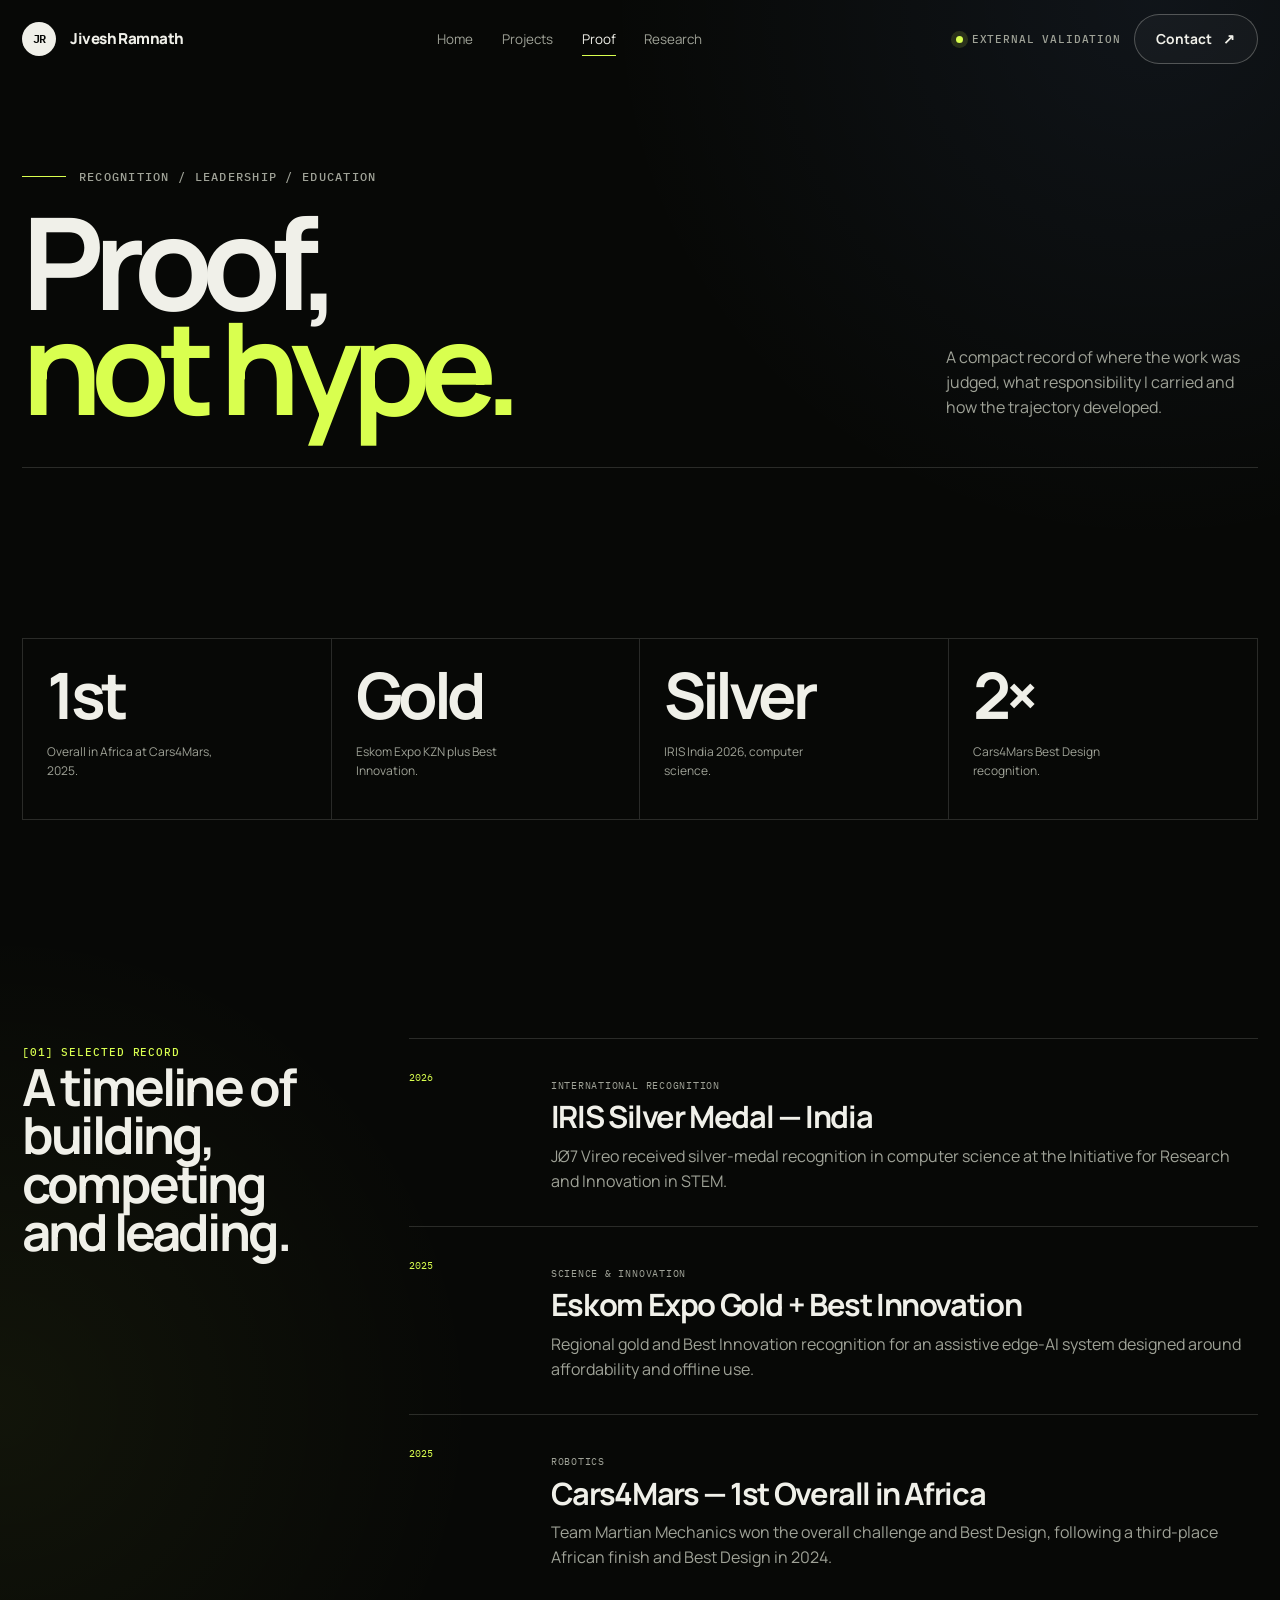
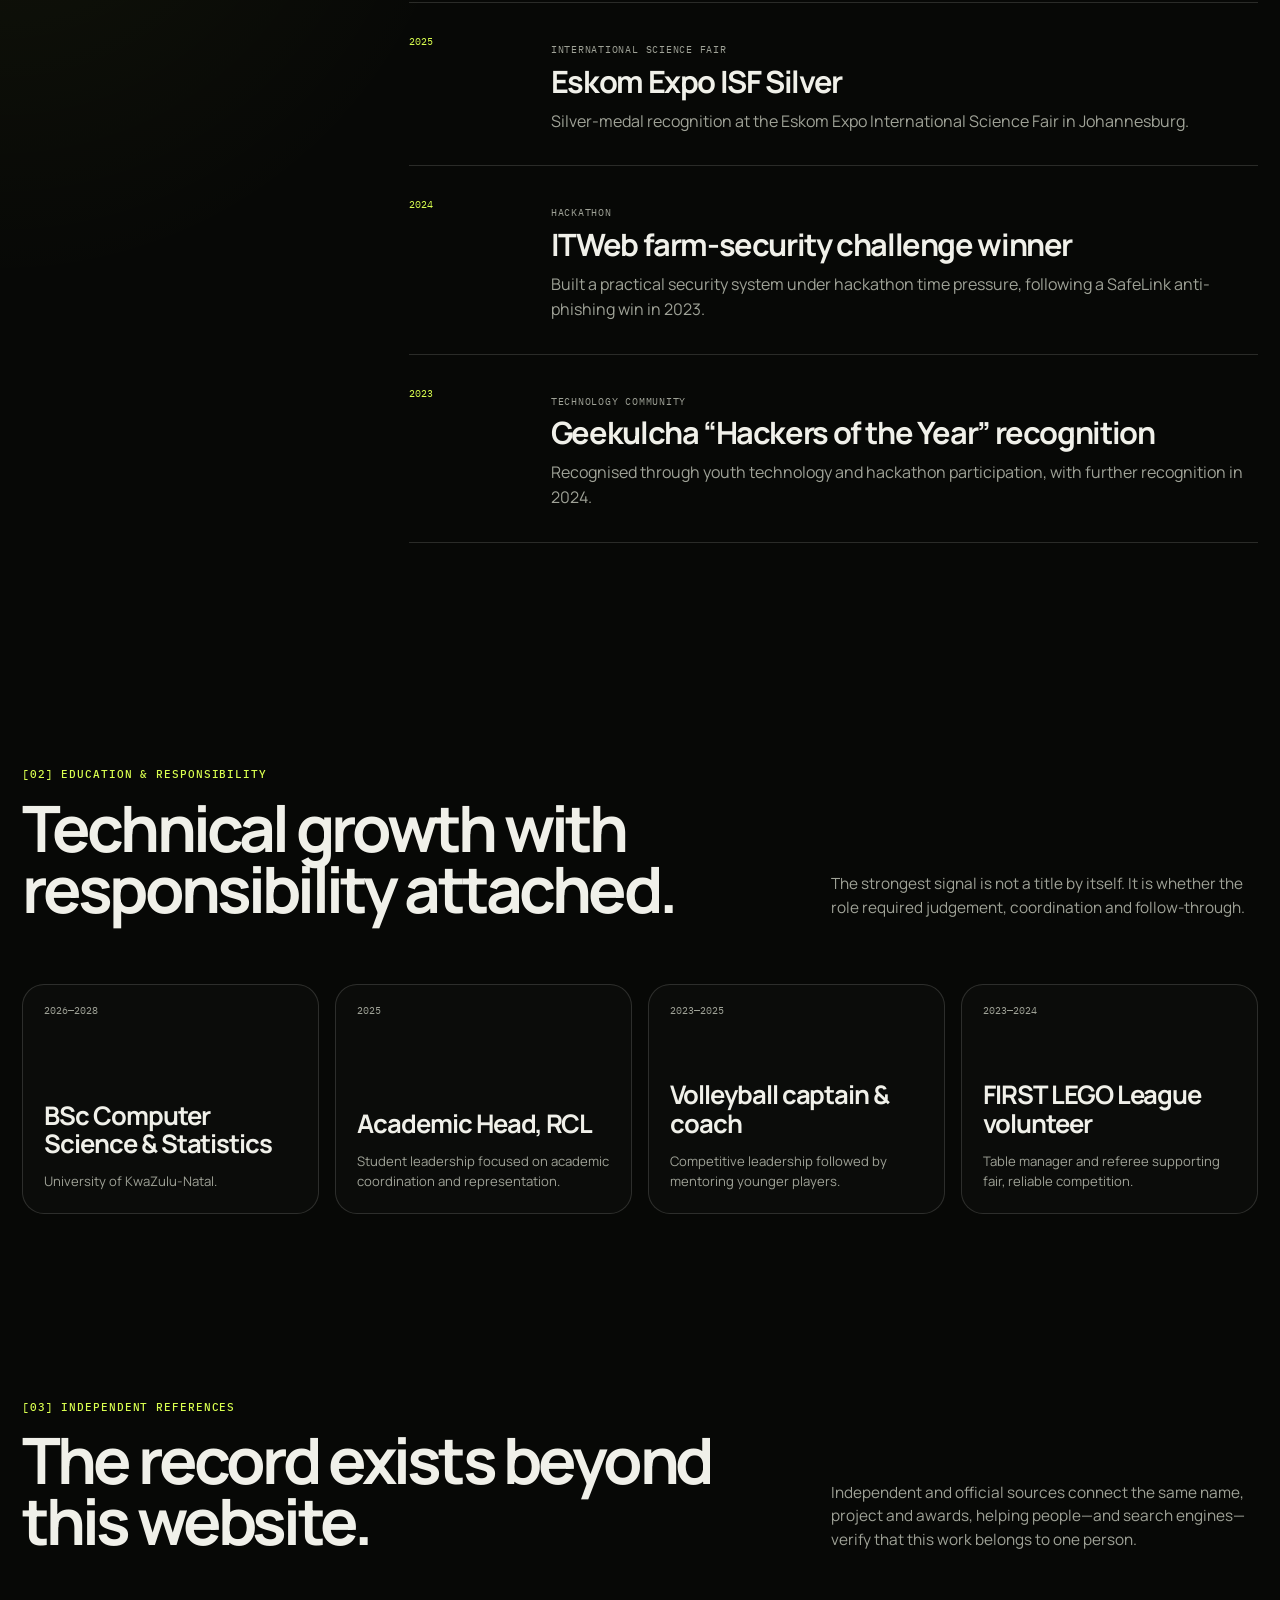
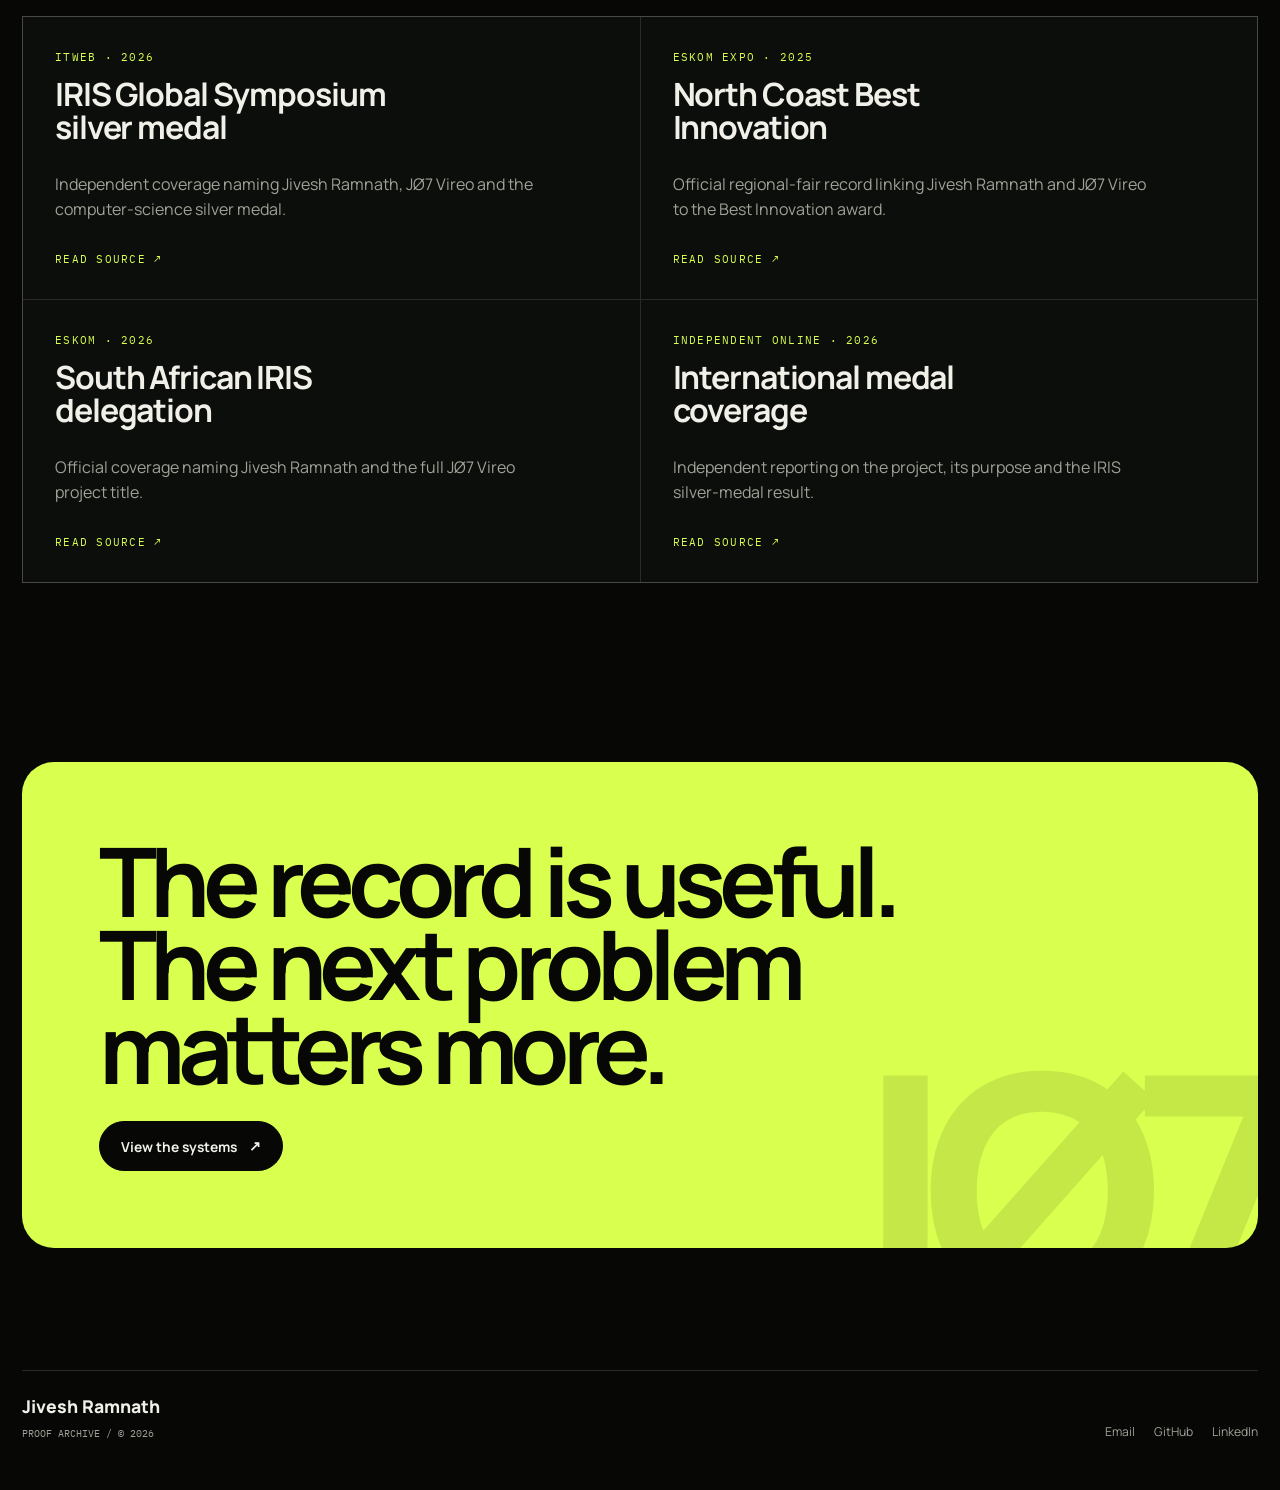
==== commit 72b19838: "Add unified person entity schema and verified references" ====
--- a/achievements.html
+++ b/achievements.html
@@ -3,13 +3,57 @@
 <head>
   <meta charset="utf-8">
   <meta name="viewport" content="width=device-width, initial-scale=1">
+  <meta name="author" content="Jivesh Ramnath">
   <meta name="description" content="Awards, leadership, education and external recognition earned by Jivesh Ramnath.">
   <meta name="theme-color" content="#070806">
   <meta name="color-scheme" content="dark">
   <title>Proof — Jivesh Ramnath</title>
   <link rel="icon" href="favicon.svg" type="image/svg+xml">
   <link rel="canonical" href="https://jiveshramnath.co.za/achievements.html">
+  <link rel="me" href="https://github.com/Jivyzn">
+  <link rel="me" href="https://www.linkedin.com/in/jivesh-ramnath-724721296">
   <link rel="stylesheet" href="style.css">
+  <script type="application/ld+json">
+  {
+    "@context": "https://schema.org",
+    "@graph": [
+      {
+        "@type": "CollectionPage",
+        "@id": "https://jiveshramnath.co.za/achievements.html#page",
+        "url": "https://jiveshramnath.co.za/achievements.html",
+        "name": "Awards and Achievements — Jivesh Ramnath",
+        "description": "Awards, leadership, education and independent recognition earned by Jivesh Ramnath.",
+        "dateModified": "2026-07-12",
+        "isPartOf": {
+          "@id": "https://jiveshramnath.co.za/#website"
+        },
+        "about": {
+          "@id": "https://jiveshramnath.co.za/#person"
+        },
+        "author": {
+          "@id": "https://jiveshramnath.co.za/#person"
+        }
+      },
+      {
+        "@type": "Person",
+        "@id": "https://jiveshramnath.co.za/#person",
+        "name": "Jivesh Ramnath",
+        "url": "https://jiveshramnath.co.za/",
+        "award": [
+          "Silver Medal — IRIS Global Symposium 2026, Computer Science",
+          "Gold Medal and Best Innovation — Eskom Expo KZN North Coast Regional Science Fair 2025",
+          "Silver Medal — Eskom Expo International Science Fair 2025",
+          "1st Overall — Cars4Mars African Rover Challenge 2025",
+          "Best Design — Cars4Mars African Rover Challenge 2024 and 2025"
+        ],
+        "sameAs": [
+          "https://github.com/Jivyzn",
+          "https://www.linkedin.com/in/jivesh-ramnath-724721296"
+        ]
+      }
+    ]
+  }
+  </script>
   <script src="script.js" defer></script>
 </head>
 <body>
@@ -98,9 +142,45 @@
       </div>
     </section>
 
+
+    <section class="section compact" aria-labelledby="independent-references">
+      <div class="container">
+        <div class="section-head reveal">
+          <div><span class="section-index">[03] INDEPENDENT REFERENCES</span><h2 class="section-title" id="independent-references">The record exists beyond this website.</h2></div>
+          <p class="section-intro">Independent and official sources connect the same name, project and awards, helping people—and search engines—verify that this work belongs to one person.</p>
+        </div>
+        <div class="evidence-grid">
+          <a class="evidence-card reveal" href="https://www.itweb.co.za/article/local-young-scientists-scoop-medals-in-india/O2rQGMAEejwMd1ea" target="_blank" rel="noopener noreferrer">
+            <span class="evidence-source">ITWeb · 2026</span>
+            <strong>IRIS Global Symposium silver medal</strong>
+            <p>Independent coverage naming Jivesh Ramnath, JØ7 Vireo and the computer-science silver medal.</p>
+            <span class="evidence-action">Read source ↗</span>
+          </a>
+          <a class="evidence-card reveal" href="https://exposcience.co.za/young-scientists-showcase-innovations-at-north-coast-regional-science-fair/" target="_blank" rel="noopener noreferrer">
+            <span class="evidence-source">Eskom Expo · 2025</span>
+            <strong>North Coast Best Innovation</strong>
+            <p>Official regional-fair record linking Jivesh Ramnath and JØ7 Vireo to the Best Innovation award.</p>
+            <span class="evidence-action">Read source ↗</span>
+          </a>
+          <a class="evidence-card reveal" href="https://www.eskom.co.za/sas-top-young-scientists-compete-in-the-iris-global-symposium-in-india/" target="_blank" rel="noopener noreferrer">
+            <span class="evidence-source">Eskom · 2026</span>
+            <strong>South African IRIS delegation</strong>
+            <p>Official coverage naming Jivesh Ramnath and the full JØ7 Vireo project title.</p>
+            <span class="evidence-action">Read source ↗</span>
+          </a>
+          <a class="evidence-card reveal" href="https://iol.co.za/ios/news/2026-02-03-local-young-scientists-shine-at-iris-global-symposium-in-india/" target="_blank" rel="noopener noreferrer">
+            <span class="evidence-source">Independent Online · 2026</span>
+            <strong>International medal coverage</strong>
+            <p>Independent reporting on the project, its purpose and the IRIS silver-medal result.</p>
+            <span class="evidence-action">Read source ↗</span>
+          </a>
+        </div>
+      </div>
+    </section>
+
     <section class="section compact"><div class="container"><div class="contact-panel reveal"><h2>The record is useful. The next problem matters more.</h2><a class="button" href="projects.html">View the systems</a></div></div></section>
   </main>
 
-  <footer class="site-footer"><div class="container footer-grid"><div><div class="footer-name">Jivesh Ramnath</div><div class="footer-meta">Proof archive / © <span data-year></span></div></div><div class="footer-links"><a href="mailto:jivyzn@gmail.com">Email</a><a href="https://github.com/Jivyzn" target="_blank" rel="noopener noreferrer">GitHub</a><a href="https://www.linkedin.com/in/jivesh-ramnath-724721296" target="_blank" rel="noopener noreferrer">LinkedIn</a></div></div></footer>
+  <footer class="site-footer"><div class="container footer-grid"><div><div class="footer-name">Jivesh Ramnath</div><div class="footer-meta">Proof archive / © <span data-year></span></div></div><div class="footer-links"><a href="mailto:jivyzn@gmail.com">Email</a><a href="https://github.com/Jivyzn" target="_blank" rel="me noopener noreferrer">GitHub</a><a href="https://www.linkedin.com/in/jivesh-ramnath-724721296" target="_blank" rel="me noopener noreferrer">LinkedIn</a></div></div></footer>
 </body>
 </html>
--- a/style.css
+++ b/style.css
@@ -680,6 +680,7 @@
 .hud-controls { display: flex; gap: .6rem; }
 .hud-button { padding: .6rem .8rem; border: 1px solid rgba(255,255,255,.25); border-radius: 999px; background: rgba(0,0,0,.4); cursor: pointer; font: .58rem/1 "IBM Plex Mono", monospace; text-transform: uppercase; }
 .hud-button:hover { background: var(--paper); color: var(--ink); }
+.sim-panel-scrim { display: none; }
 .sim-panel {
   position: absolute;
   z-index: 4;
@@ -695,6 +696,29 @@
   transition: opacity .2s ease, transform .2s ease;
 }
 .sim-panel.is-hidden { opacity: 0; transform: translateX(30px); pointer-events: none; }
+.sim-panel-head {
+  display: flex;
+  align-items: center;
+  justify-content: space-between;
+  gap: 1rem;
+  margin-bottom: 1rem;
+  color: var(--paper);
+  font: .6rem/1 "IBM Plex Mono", monospace;
+  letter-spacing: .08em;
+  text-transform: uppercase;
+}
+.sim-panel-close {
+  display: none;
+  padding: .45rem .65rem;
+  border: 1px solid rgba(255,255,255,.22);
+  border-radius: 999px;
+  background: rgba(255,255,255,.06);
+  color: var(--paper);
+  cursor: pointer;
+  font: .56rem/1 "IBM Plex Mono", monospace;
+  text-transform: uppercase;
+}
+.sim-control-stack { display: grid; }
 .sim-panel label { display: grid; gap: .55rem; margin-bottom: 1rem; color: #b9bbb1; font: .58rem/1 "IBM Plex Mono", monospace; text-transform: uppercase; }
 .sim-panel input[type="range"] { width: 100%; accent-color: var(--acid); }
 .sim-note { margin: 0; color: #777a70; font-size: .7rem; }
@@ -739,6 +763,24 @@
 
 @media (max-width: 760px) {
   :root { --container: min(100% - 28px, 1240px); --radius: 18px; }
+  .sim-panel-scrim {
+    display: block;
+    position: fixed;
+    z-index: 80;
+    inset: 68px 0 0;
+    border: 0;
+    background: rgba(0,0,0,.42);
+    backdrop-filter: blur(3px);
+    opacity: 0;
+    visibility: hidden;
+    pointer-events: none;
+    transition: opacity .2s ease, visibility .2s ease;
+  }
+  body.vireo-page.sim-controls-open .sim-panel-scrim {
+    opacity: 1;
+    visibility: visible;
+    pointer-events: auto;
+  }
   .navbar { height: 68px; }
   .brand span:last-child { display: none; }
   .nav-links, .nav-right .button { display: none; }
@@ -769,8 +811,40 @@
   .footer-grid { grid-template-columns: 1fr; }
   .footer-links { justify-content: start; }
   .simulation-hud { grid-template-columns: 1fr; }
-  .hud-controls { justify-content: start; }
-  .sim-panel { top: 80px; }
+  .hud-controls { justify-content: start; flex-wrap: wrap; }
+  .hud-button { min-height: 40px; padding-inline: .9rem; }
+  .sim-panel {
+    position: fixed;
+    z-index: 90;
+    top: calc(68px + 10px + env(safe-area-inset-top));
+    right: 14px;
+    left: 14px;
+    width: auto;
+    max-height: calc(100svh - 96px - env(safe-area-inset-bottom));
+    padding: 1rem 1rem 1.1rem;
+    overflow-y: auto;
+    overscroll-behavior: contain;
+    border-radius: 18px;
+    background: rgba(7, 9, 12, .94);
+    box-shadow: 0 22px 80px rgba(0,0,0,.72);
+    backdrop-filter: blur(22px) saturate(1.18);
+    transform: translateY(0);
+    transition: opacity .2s ease, transform .2s ease, visibility .2s ease;
+  }
+  .sim-panel.is-hidden {
+    opacity: 0;
+    visibility: hidden;
+    transform: translateY(-14px);
+    pointer-events: none;
+  }
+  .sim-panel-close { display: inline-flex; align-items: center; justify-content: center; min-height: 34px; }
+  .sim-panel label { gap: .7rem; margin-bottom: .85rem; font-size: .62rem; }
+  .sim-panel input[type="range"] {
+    min-height: 34px;
+    margin: 0;
+    touch-action: pan-x;
+  }
+  .sim-note { padding-top: .15rem; font-size: .66rem; line-height: 1.45; }
   .singularity-title { font-size: clamp(4rem, 24vw, 8rem); }
   .case-stats { grid-template-columns: 1fr; }
 }
@@ -780,3 +854,52 @@
   .noise-canvas { display: none; }
   .reveal { opacity: 1; transform: none; }
 }
+
+
+/* Independent-source cards reinforce the same public identity without breaking the editorial system. */
+.evidence-grid {
+  display: grid;
+  grid-template-columns: repeat(2, minmax(0, 1fr));
+  gap: 1px;
+  overflow: hidden;
+  border: 1px solid var(--line);
+  background: var(--line);
+}
+.evidence-card {
+  min-height: 250px;
+  padding: clamp(1.35rem, 3vw, 2rem);
+  display: flex;
+  flex-direction: column;
+  gap: .8rem;
+  color: var(--paper);
+  background: var(--ink-2);
+  text-decoration: none;
+  transition: background .25s ease, transform .25s ease;
+}
+.evidence-card:hover,
+.evidence-card:focus-visible {
+  background: var(--panel);
+}
+.evidence-source,
+.evidence-action {
+  color: var(--acid);
+  font-family: "IBM Plex Mono", monospace;
+  font-size: .66rem;
+  letter-spacing: .12em;
+  text-transform: uppercase;
+}
+.evidence-card strong {
+  max-width: 18ch;
+  font-size: clamp(1.25rem, 2.5vw, 2rem);
+  line-height: 1.02;
+  letter-spacing: -.035em;
+}
+.evidence-card p {
+  max-width: 48ch;
+  color: var(--muted);
+}
+.evidence-action { margin-top: auto; }
+@media (max-width: 760px) {
+  .evidence-grid { grid-template-columns: 1fr; }
+  .evidence-card { min-height: 220px; }
+}
